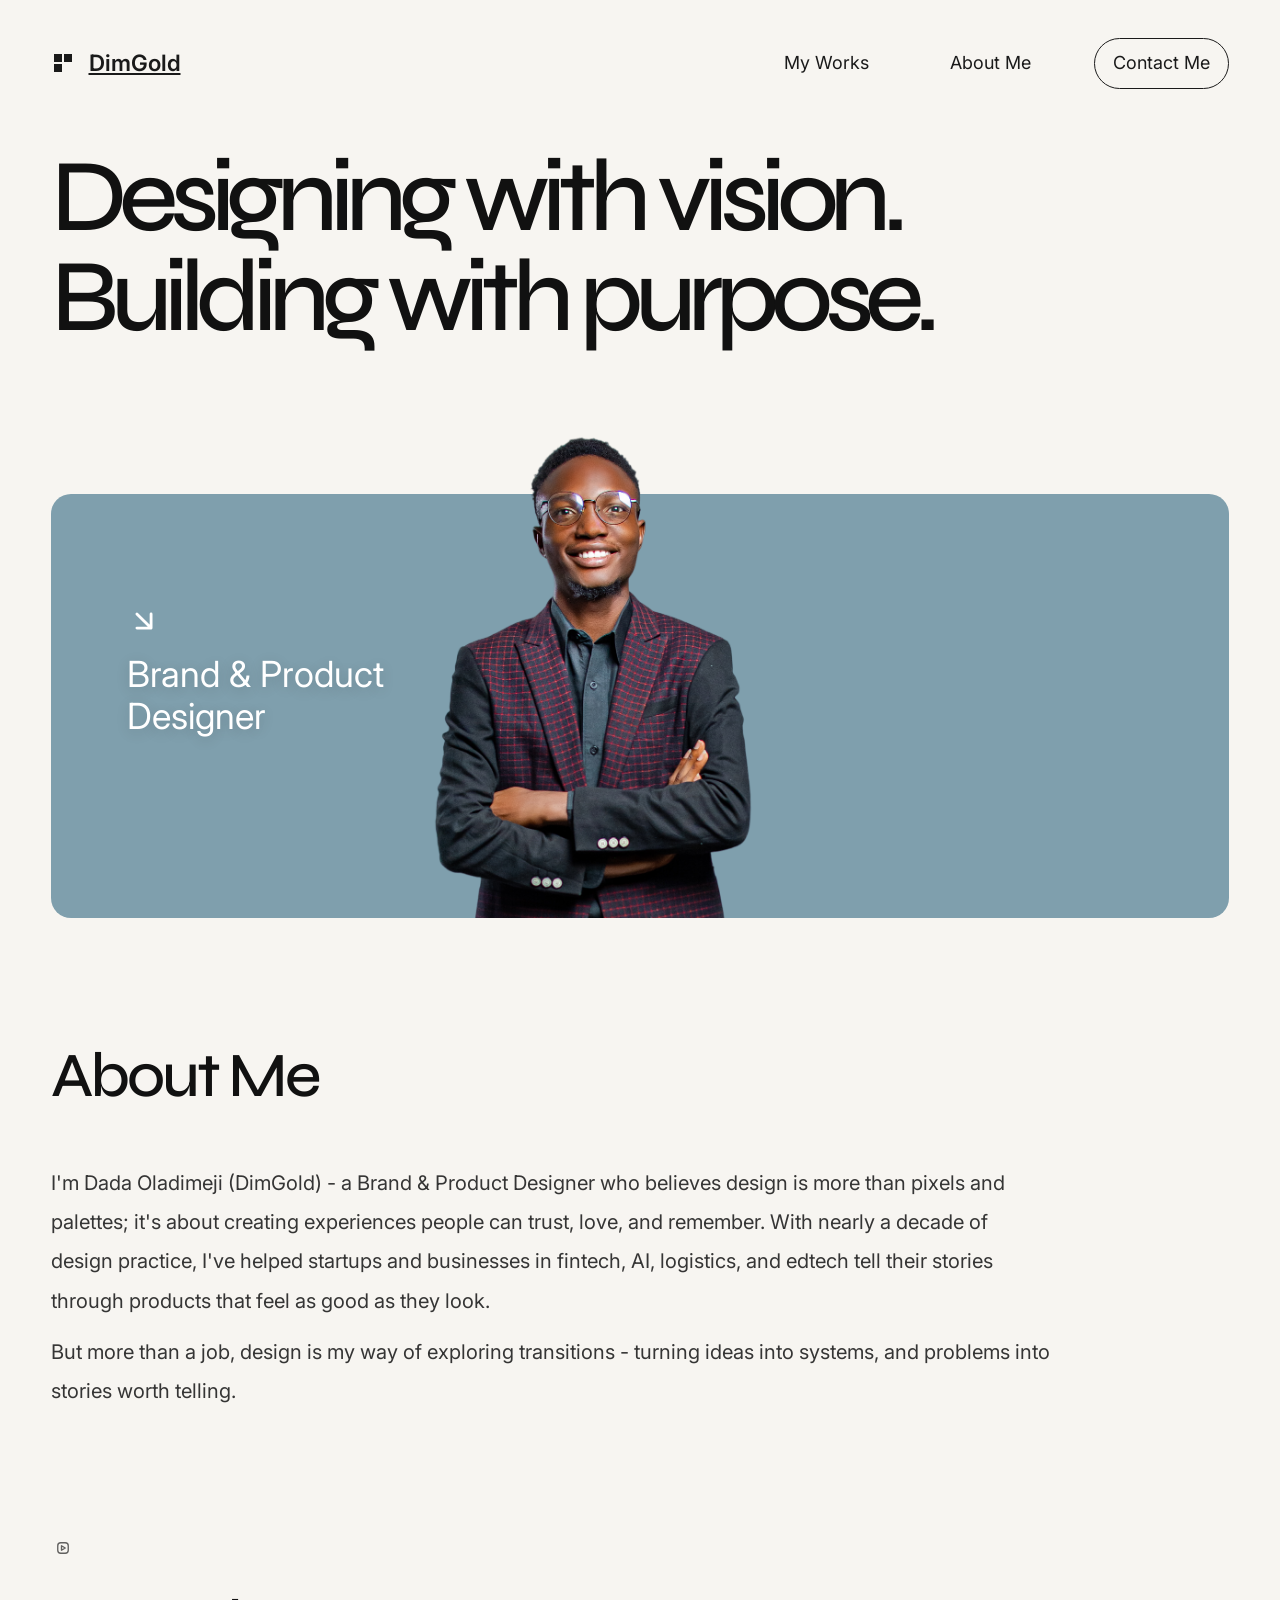
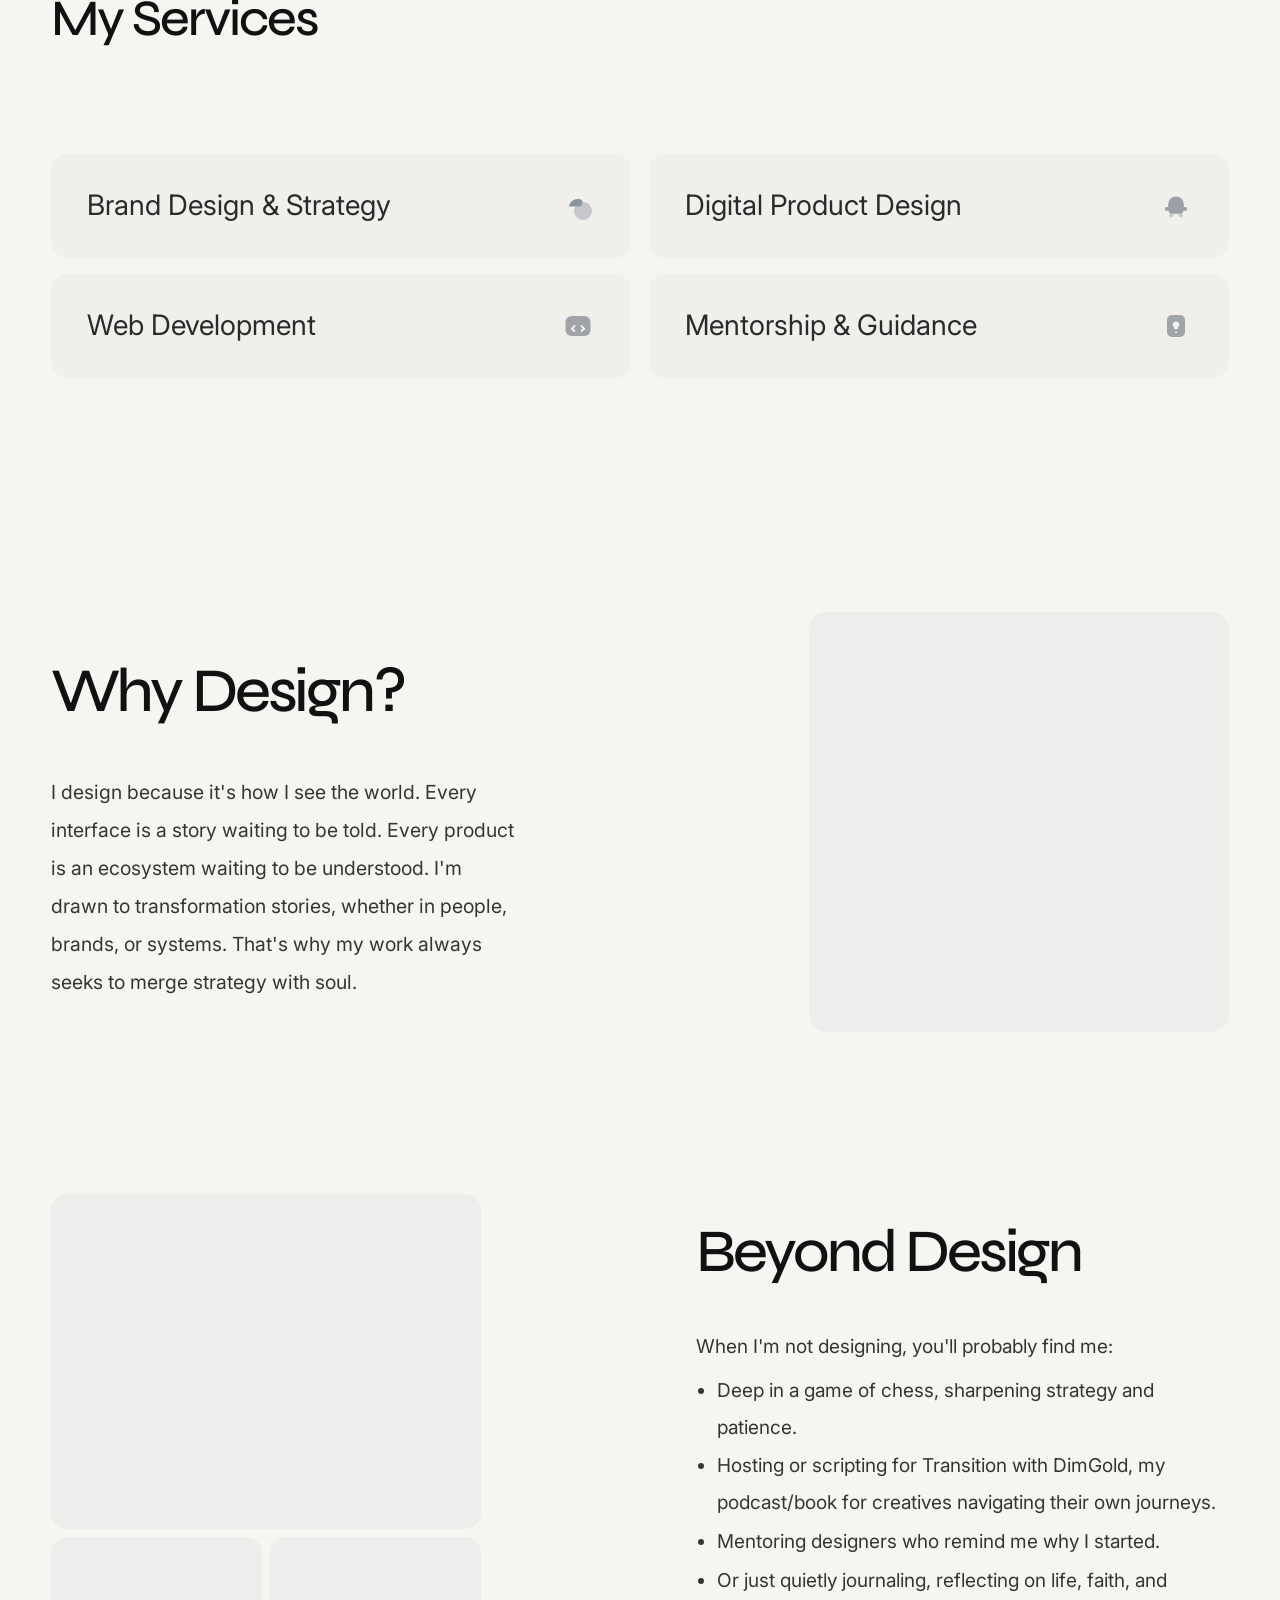
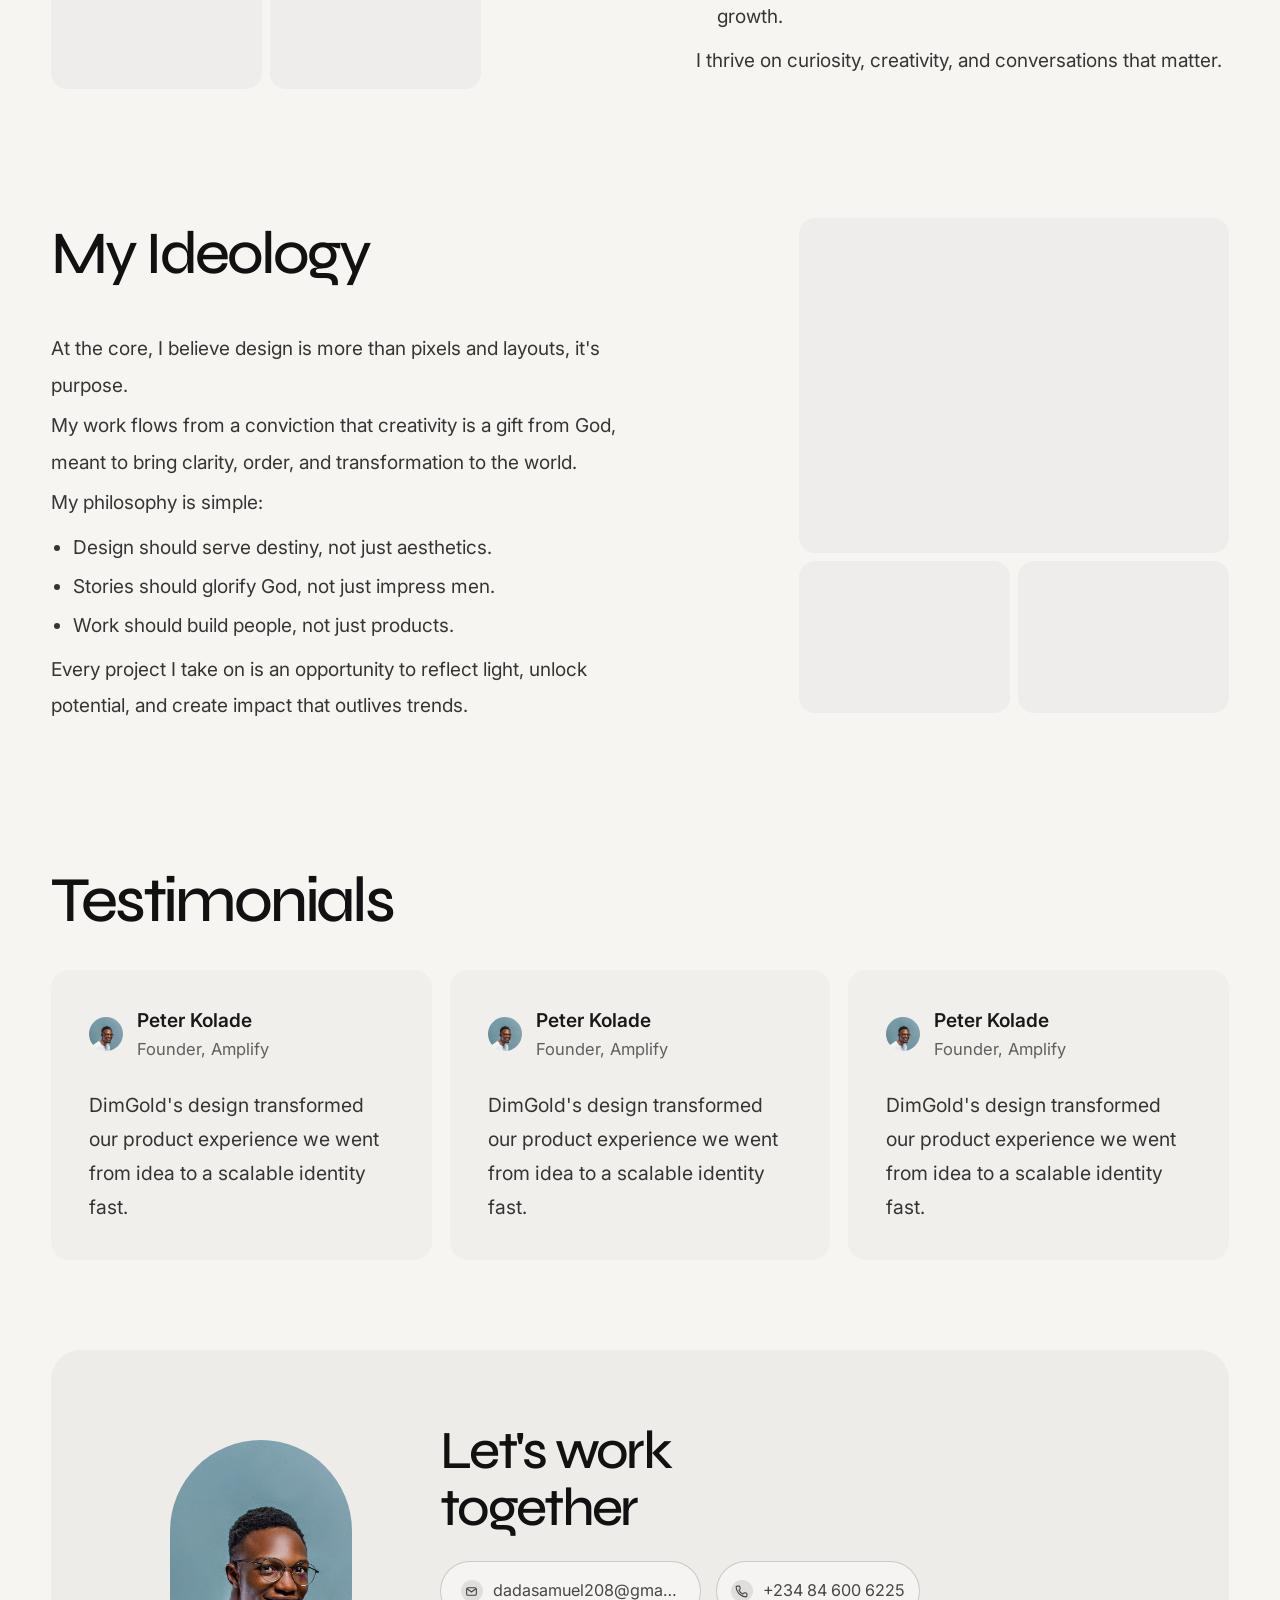
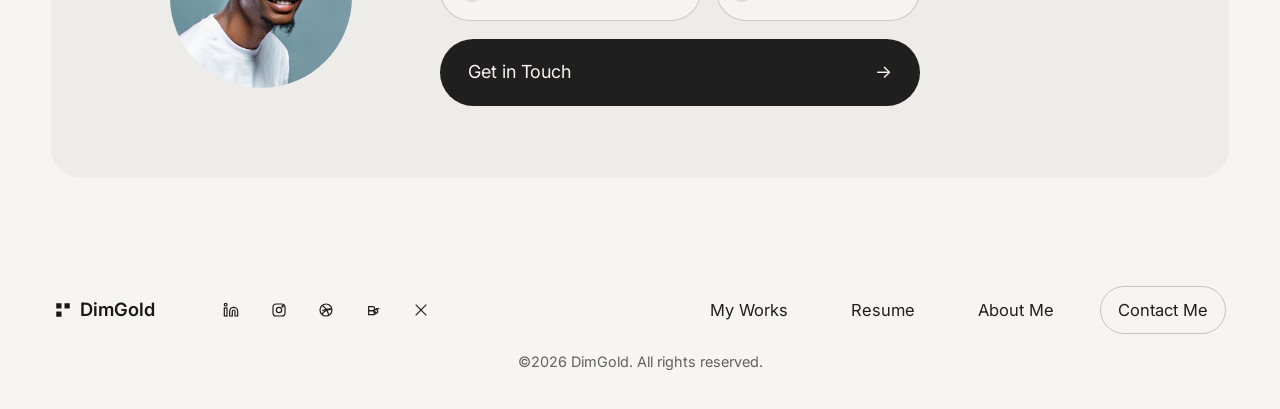
==== about.html @ 2a8a3e5b "Initial commit" ====
<!DOCTYPE html>
<html lang="en">
<head>
    <meta charset="UTF-8">
    <meta name="viewport" content="width=device-width, initial-scale=1.0">
    <title>DimGold - About Me</title>
    <link rel="icon" type="image/svg+xml" href="favicon.svg">
    <link rel="stylesheet" href="style.css">
    <link href="https://fonts.googleapis.com/css2?family=Syne:wght@400;600;700;800&family=Inter:wght@300;400;500&display=swap" rel="stylesheet">
    <link href="https://api.fontshare.com/v2/css?f[]=satoshi@400&display=swap" rel="stylesheet">
</head>
<body class="about-page">
    <div class="container">
        <header class="header works-page-header">
            <a class="logo" href="index.html">
                <svg width="24" height="24" viewBox="0 0 24 24" fill="none">
                    <rect x="3" y="3" width="8" height="8" fill="currentColor"/>
                    <rect x="13" y="3" width="8" height="8" fill="currentColor"/>
                    <rect x="3" y="13" width="8" height="8" fill="currentColor"/>
                </svg>
                <span>DimGold</span>
            </a>
            <nav class="nav">
                <a href="selected-works.html">My Works</a>
                <a href="about.html">About Me</a>
                <a class="contact-btn works-page-contact" href="index.html#contact">Contact Me</a>
            </nav>
        </header>

        <section class="about-hero">
            <div class="about-hero-inner">
                <h1>Designing with vision.<br>Building with purpose.</h1>

                <div class="about-hero-card">
                    <div class="about-hero-figure">
                        <img src="about_me.png" alt="DimGold brand and product designer portrait">
                    </div>
                    <div class="about-hero-overlay">
                        <svg width="34" height="34" viewBox="0 0 24 24" fill="none" stroke="white" stroke-width="2" stroke-linecap="round" stroke-linejoin="round" aria-hidden="true">
                            <path d="M7 7l10 10M17 7v10H7"/>
                        </svg>
                        <p>Brand &amp; Product<br>Designer</p>
                    </div>
                </div>
            </div>
        </section>

        <section class="about-story-section">
            <div class="about-story-inner">
                <div class="about-story-copy">
                    <h2>About Me</h2>
                    <p>I'm Dada Oladimeji (DimGold) - a Brand &amp; Product Designer who believes design is more than pixels and palettes; it's about creating experiences people can trust, love, and remember. With nearly a decade of design practice, I've helped startups and businesses in fintech, AI, logistics, and edtech tell their stories through products that feel as good as they look.</p>
                    <p>But more than a job, design is my way of exploring transitions - turning ideas into systems, and problems into stories worth telling.</p>
                </div>
            </div>
        </section>

        <section class="services-section about-services-section" id="services">
            <div class="services-head about-services-head">
                <span class="about-services-mark" aria-hidden="true">
                    <svg width="18" height="18" viewBox="0 0 24 24" fill="none" stroke="currentColor" stroke-width="1.8" stroke-linecap="round" stroke-linejoin="round">
                        <rect x="5" y="5" width="14" height="14" rx="4"></rect>
                        <path d="M10 9l5 3-5 3V9z"></path>
                    </svg>
                </span>
                <h2>My Services</h2>
                <p>I don't just design, I help you turn ideas into digital experiences people can trust and love. Here's how I can support you.</p>
            </div>
            <div class="services-grid">
                <article class="service-card">
                    <p>Brand Design &amp; Strategy</p>
                    <span class="service-icon" aria-hidden="true">
                        <svg width="34" height="34" viewBox="0 0 34 34" fill="none">
                            <circle cx="22" cy="22" r="9" fill="#c5c7cb"/>
                            <path d="M8 18.5c0-4.694 3.806-8.5 8.5-8.5h1.3c2.044 0 3.7 1.656 3.7 3.7 0 2.044-1.656 3.7-3.7 3.7H8v1.1z" fill="#8e949b"/>
                        </svg>
                    </span>
                </article>
                <article class="service-card">
                    <p>Digital Product Design</p>
                    <span class="service-icon" aria-hidden="true">
                        <svg width="34" height="34" viewBox="0 0 34 34" fill="none">
                            <path d="M17 7.5a7.8 7.8 0 0 1 7.8 7.8v2.6h1.5a1.9 1.9 0 1 1 0 3.8h-1.7a3.8 3.8 0 0 1-3.7 3h-7.8a3.8 3.8 0 0 1-3.7-3H7.7a1.9 1.9 0 1 1 0-3.8h1.5v-2.6A7.8 7.8 0 0 1 17 7.5z" fill="#9ba0a6"/>
                            <circle cx="12.2" cy="26.3" r="2" fill="#c5c7cb"/>
                            <circle cx="21.8" cy="26.3" r="2" fill="#c5c7cb"/>
                        </svg>
                    </span>
                </article>
                <article class="service-card">
                    <p>Web Development</p>
                    <span class="service-icon" aria-hidden="true">
                        <svg width="34" height="34" viewBox="0 0 34 34" fill="none">
                            <rect x="4.5" y="7" width="25" height="20" rx="6" fill="#a0a4a9"/>
                            <path d="M13.5 17l-2.8 2.8L13.5 22" stroke="#f4f3f0" stroke-width="1.8" stroke-linecap="round" stroke-linejoin="round"/>
                            <path d="M20.5 17l2.8 2.8L20.5 22" stroke="#f4f3f0" stroke-width="1.8" stroke-linecap="round" stroke-linejoin="round"/>
                        </svg>
                    </span>
                </article>
                <article class="service-card">
                    <p>Mentorship &amp; Guidance</p>
                    <span class="service-icon" aria-hidden="true">
                        <svg width="34" height="34" viewBox="0 0 34 34" fill="none">
                            <rect x="8" y="6" width="18" height="22" rx="5" fill="#a0a4a9"/>
                            <path d="M17 12.5c1.9 0 3.4 1.4 3.4 3.2 0 1.1-.6 2-1.5 2.6v1.7h-3.8v-1.7c-.9-.5-1.5-1.5-1.5-2.6 0-1.8 1.5-3.2 3.4-3.2z" fill="#f4f3f0"/>
                            <path d="M17 23.2h.1" stroke="#f4f3f0" stroke-width="1.8" stroke-linecap="round"/>
                        </svg>
                    </span>
                </article>
            </div>
        </section>

        <section class="why-design-section">
            <div class="why-design-inner">
                <div class="why-design-copy">
                    <h2>Why Design?</h2>
                    <p>I design because it's how I see the world. Every interface is a story waiting to be told. Every product is an ecosystem waiting to be understood. I'm drawn to transformation stories, whether in people, brands, or systems. That's why my work always seeks to merge strategy with soul.</p>
                </div>
                <div class="why-design-frame" aria-hidden="true"></div>
            </div>
        </section>

        <section class="about-grid-section about-grid-section-left">
            <div class="about-grid-inner">
                <div class="about-grid-frames" aria-hidden="true">
                    <div class="about-grid-frame about-grid-frame-large"></div>
                    <div class="about-grid-frame about-grid-frame-small"></div>
                    <div class="about-grid-frame about-grid-frame-small"></div>
                </div>
                <div class="about-grid-copy">
                    <h2>Beyond Design</h2>
                    <p>When I'm not designing, you'll probably find me:</p>
                    <ul>
                        <li>Deep in a game of chess, sharpening strategy and patience.</li>
                        <li>Hosting or scripting for Transition with DimGold, my podcast/book for creatives navigating their own journeys.</li>
                        <li>Mentoring designers who remind me why I started.</li>
                        <li>Or just quietly journaling, reflecting on life, faith, and growth.</li>
                    </ul>
                    <p>I thrive on curiosity, creativity, and conversations that matter.</p>
                </div>
            </div>
        </section>

        <section class="about-grid-section about-grid-section-right">
            <div class="about-grid-inner">
                <div class="about-grid-copy">
                    <h2>My Ideology</h2>
                    <p>At the core, I believe design is more than pixels and layouts, it's purpose.</p>
                    <p>My work flows from a conviction that creativity is a gift from God, meant to bring clarity, order, and transformation to the world.</p>
                    <p>My philosophy is simple:</p>
                    <ul>
                        <li>Design should serve destiny, not just aesthetics.</li>
                        <li>Stories should glorify God, not just impress men.</li>
                        <li>Work should build people, not just products.</li>
                    </ul>
                    <p>Every project I take on is an opportunity to reflect light, unlock potential, and create impact that outlives trends.</p>
                </div>
                <div class="about-grid-frames" aria-hidden="true">
                    <div class="about-grid-frame about-grid-frame-large"></div>
                    <div class="about-grid-frame about-grid-frame-small"></div>
                    <div class="about-grid-frame about-grid-frame-small"></div>
                </div>
            </div>
        </section>

        <section class="works-testimonials-section about-works-testimonials-section">
            <div class="works-testimonials-head">
                <h2>Testimonials</h2>
            </div>
            <div class="works-testimonials-grid">
                <article class="works-testimonial-card">
                    <div class="works-testimonial-top">
                        <div class="works-testimonial-avatar" aria-hidden="true">
                            <img src="41825722d151607266d130a5b54d890582ec33f3 copy.jpg" alt="">
                        </div>
                        <div class="works-testimonial-meta">
                            <p class="works-testimonial-name">Peter Kolade</p>
                            <p class="works-testimonial-role">Founder, Amplify</p>
                        </div>
                    </div>
                    <p class="works-testimonial-copy">DimGold's design transformed our product experience we went from idea to a scalable identity fast.</p>
                </article>

                <article class="works-testimonial-card">
                    <div class="works-testimonial-top">
                        <div class="works-testimonial-avatar" aria-hidden="true">
                            <img src="41825722d151607266d130a5b54d890582ec33f3 copy.jpg" alt="">
                        </div>
                        <div class="works-testimonial-meta">
                            <p class="works-testimonial-name">Peter Kolade</p>
                            <p class="works-testimonial-role">Founder, Amplify</p>
                        </div>
                    </div>
                    <p class="works-testimonial-copy">DimGold's design transformed our product experience we went from idea to a scalable identity fast.</p>
                </article>

                <article class="works-testimonial-card">
                    <div class="works-testimonial-top">
                        <div class="works-testimonial-avatar" aria-hidden="true">
                            <img src="41825722d151607266d130a5b54d890582ec33f3 copy.jpg" alt="">
                        </div>
                        <div class="works-testimonial-meta">
                            <p class="works-testimonial-name">Peter Kolade</p>
                            <p class="works-testimonial-role">Founder, Amplify</p>
                        </div>
                    </div>
                    <p class="works-testimonial-copy">DimGold's design transformed our product experience we went from idea to a scalable identity fast.</p>
                </article>
            </div>
        </section>

        <section class="cta-section" id="contact">
            <div class="cta-panel">
                <div class="cta-photo">
                    <img src="41825722d151607266d130a5b54d890582ec33f3 copy.jpg" alt="DimGold portrait">
                </div>
                <div class="cta-content">
                    <h2>Let's work<br>together</h2>
                    <div class="cta-chips">
                        <a class="cta-chip cta-chip-email" href="mailto:dadasamuel208@gmail.com">
                            <span class="cta-chip-icon" aria-hidden="true">
                                <svg width="12" height="12" viewBox="0 0 24 24" fill="none" stroke="currentColor" stroke-width="2">
                                    <rect x="3" y="5" width="18" height="14" rx="3"></rect>
                                    <path d="M4 7l8 6 8-6"></path>
                                </svg>
                            </span>
                            <span>dadasamuel208@gmail.com</span>
                        </a>
                        <a class="cta-chip" href="tel:+234846002625">
                            <span class="cta-chip-icon" aria-hidden="true">
                                <svg width="12" height="12" viewBox="0 0 24 24" fill="none" stroke="currentColor" stroke-width="2">
                                    <path d="M22 16.9v3a2 2 0 0 1-2.2 2 19.8 19.8 0 0 1-8.6-3.1 19.5 19.5 0 0 1-6-6A19.8 19.8 0 0 1 2.1 4.2 2 2 0 0 1 4.1 2h3a2 2 0 0 1 2 1.7l.4 2.6a2 2 0 0 1-.6 1.8L7.3 9.7a16 16 0 0 0 7 7l1.6-1.6a2 2 0 0 1 1.8-.6l2.6.4a2 2 0 0 1 1.7 2z"></path>
                                </svg>
                            </span>
                            <span>+234 84 600 6225</span>
                        </a>
                    </div>
                    <a class="cta-button" href="mailto:dadasamuel208@gmail.com">
                        <span>Get in Touch</span>
                        <span aria-hidden="true">&rarr;</span>
                    </a>
                </div>
            </div>
        </section>

        <footer class="footer">
            <div class="footer-top">
                <a class="footer-brand" href="#">
                    <svg width="18" height="18" viewBox="0 0 24 24" fill="none" aria-hidden="true">
                        <rect x="3" y="3" width="7" height="7" fill="currentColor"/>
                        <rect x="14" y="3" width="7" height="7" fill="currentColor"/>
                        <rect x="3" y="14" width="7" height="7" fill="currentColor"/>
                    </svg>
                    <span>DimGold</span>
                </a>

                <div class="footer-socials" aria-label="Social media links">
                    <a href="#" aria-label="LinkedIn">
                        <svg width="16" height="16" viewBox="0 0 24 24" fill="none" stroke="currentColor" stroke-width="1.8">
                            <path d="M16 8a6 6 0 0 1 6 6v7h-4v-7a2 2 0 0 0-2-2 2 2 0 0 0-2 2v7h-4v-7a6 6 0 0 1 6-6z"></path>
                            <rect x="2" y="9" width="4" height="12"></rect>
                            <circle cx="4" cy="4" r="2"></circle>
                        </svg>
                    </a>
                    <a href="#" aria-label="Instagram">
                        <svg width="16" height="16" viewBox="0 0 24 24" fill="none" stroke="currentColor" stroke-width="1.8">
                            <rect x="3" y="3" width="18" height="18" rx="5"></rect>
                            <circle cx="12" cy="12" r="4"></circle>
                            <circle cx="17.5" cy="6.5" r="1"></circle>
                        </svg>
                    </a>
                    <a href="#" aria-label="Dribbble">
                        <svg width="16" height="16" viewBox="0 0 24 24" fill="none" stroke="currentColor" stroke-width="1.8">
                            <circle cx="12" cy="12" r="9"></circle>
                            <path d="M7 5.5c4.5 3.3 7.6 8.1 9 13.6"></path>
                            <path d="M20.5 10.5c-5-.4-9.7.4-14 2.7"></path>
                            <path d="M6 18.2c3.3-4.3 7.9-6.8 13.8-7"></path>
                        </svg>
                    </a>
                    <a href="#" aria-label="Behance">
                        <svg width="16" height="16" viewBox="0 0 24 24" fill="none" stroke="currentColor" stroke-width="1.8">
                            <path d="M4 7h6a3 3 0 0 1 0 6H4z"></path>
                            <path d="M4 13h7a3 3 0 0 1 0 6H4z"></path>
                            <path d="M15 10h5"></path>
                            <path d="M14.5 17a3 3 0 1 0 0-6 3 3 0 0 0 0 6z"></path>
                        </svg>
                    </a>
                    <a href="#" aria-label="X">
                        <svg width="16" height="16" viewBox="0 0 24 24" fill="none" stroke="currentColor" stroke-width="1.8">
                            <path d="M4 4l16 16"></path>
                            <path d="M20 4L4 20"></path>
                        </svg>
                    </a>
                </div>

                <div class="footer-links">
                    <a href="selected-works.html">My Works</a>
                    <a href="#resume">Resume</a>
                    <a href="about.html">About Me</a>
                    <a class="footer-contact" href="#contact">Contact Me</a>
                </div>
            </div>
            <p class="footer-copy">&copy;2026 DimGold. All rights reserved.</p>
        </footer>
    </div>
    <script src="script.js"></script>
</body>
</html>
---- style.css ----
* {
    margin: 0;
    padding: 0;
    box-sizing: border-box;
}

html {
    font-size: 18px;
}

:root {
    --bg-primary: rgba(162, 162, 162, 1);
    --text-dark: #1a1a1a;
    --text-light: #4a4a4a;
    --accent: #2a2a2a;
    --overlay-bg: rgba(100, 100, 100, 0.7);
    --text-muted-strong: rgba(26, 26, 26, 0.88);
    --text-muted: rgba(26, 26, 26, 0.8);
    --text-subtle: rgba(26, 26, 26, 0.68);
    --page-max-width: 1520px;
    --page-gutter: clamp(1.5rem, 4vw, 4.5rem);
}

body {
    font-family: 'Inter', -apple-system, BlinkMacSystemFont, sans-serif;
    background: var(--bg-primary);
    color: var(--text-dark);
    line-height: 1.6;
    overflow-x: hidden;
}

.container {
    max-width: 100vw;
    min-height: 100vh;
    position: relative;
    overflow-x: clip;
}

.reveal {
    opacity: 0;
    transform: translate3d(0, 34px, 0);
    transition:
        opacity 1.05s cubic-bezier(0.22, 1, 0.36, 1),
        transform 1.05s cubic-bezier(0.22, 1, 0.36, 1);
    transition-delay: var(--reveal-delay, 0s);
    will-change: opacity, transform;
}

.reveal.is-visible {
    opacity: 1;
    transform: translate3d(0, 0, 0);
}

/* Header / Navigation */
.header {
    display: flex;
    justify-content: space-between;
    align-items: center;
    width: min(calc(100% - (var(--page-gutter) * 2)), var(--page-max-width));
    margin: 0 auto;
    padding: 2rem 0;
    position: relative;
    z-index: 100;
}

.logo {
    display: flex;
    align-items: center;
    gap: 0.75rem;
    font-size: 1.25rem;
    font-weight: 600;
    color: var(--text-dark);
}

.logo svg {
    color: var(--text-dark);
}

.nav {
    display: flex;
    align-items: center;
    gap: 2.5rem;
}

.nav a {
    --btn-fill-color: var(--text-dark);
    text-decoration: none;
    color: var(--text-dark);
    font-size: 1rem;
    font-weight: 400;
    display: inline-flex;
    align-items: center;
    justify-content: center;
    padding: 0.55rem 1rem;
    border-radius: 999px;
    position: relative;
    overflow: hidden;
    isolation: isolate;
    transition: color 0.45s cubic-bezier(0.22, 1, 0.36, 1);
}

.nav a::before {
    content: "";
    position: absolute;
    left: 50%;
    top: 100%;
    width: 165%;
    aspect-ratio: 1;
    border-radius: 50%;
    background: var(--btn-fill-color);
    transform: translate(-50%, 0);
    transition: transform 0.6s cubic-bezier(0.22, 1, 0.36, 1);
    z-index: -1;
}

.nav a:hover {
    color: #f7f5f1;
}

.nav a:hover::before {
    transform: translate(-50%, -74%);
}

.contact-btn {
    --btn-fill-color: var(--text-dark);
    background: transparent;
    border: 1.5px solid var(--text-dark);
    padding: 0.8rem 1.95rem;
    border-radius: 50px;
    cursor: pointer;
    font-size: 1rem;
    font-weight: 500;
    color: var(--text-dark);
    position: relative;
    overflow: hidden;
    isolation: isolate;
    transition: color 0.45s cubic-bezier(0.22, 1, 0.36, 1), border-color 0.45s cubic-bezier(0.22, 1, 0.36, 1);
}

.contact-btn::before {
    content: "";
    position: absolute;
    left: 50%;
    top: 100%;
    width: 160%;
    aspect-ratio: 1;
    border-radius: 50%;
    background: var(--btn-fill-color);
    transform: translate(-50%, 0);
    transition: transform 0.6s cubic-bezier(0.22, 1, 0.36, 1);
    z-index: -1;
}

.contact-btn:hover {
    color: var(--bg-primary);
    border-color: var(--text-dark);
}

.contact-btn:hover::before {
    transform: translate(-50%, -74%);
}

/* Hero Section */
.hero {
    padding: 4rem var(--page-gutter) 1rem;
    position: relative;
    min-height: 75vh;
    display: flex;
    align-items: center;
    justify-content: center;
    overflow: visible;
}

.hero-content {
    position: relative;
    display: flex;
    justify-content: center;
    align-items: center;
    z-index: 5;
    overflow: visible;
    width: min(100%, var(--page-max-width));
}

.hero-image {
    width: 631px;
    height: 750px;
    position: relative;
    z-index: 5;
    overflow: hidden;
    margin-top: 100px;
}

.hero-image img {
    width: 100%;
    height: auto;
    object-fit: cover;
    object-position: center top;
    /* Note: For best results, use a PNG image with transparent background */
    background: transparent;
}

.hero-overlay {
    position: absolute;
    top: 36%;
    left: calc(50% + 190px);
    transform: translateY(-50%);
    z-index: 20;
    width: max-content;
}

.hero-text {
    display: flex;
    align-items: flex-start;
    gap: 1.15rem;
    color: white;
    filter: drop-shadow(0 2px 8px rgba(0, 0, 0, 0.3));
}

.hero-text svg {
    margin-top: 0.5rem;
    flex-shrink: 0;
}

.hero-title {
    display: flex;
    flex-direction: column;
    gap: 0.2rem;
}

.subtitle {
    font-size: 1.8rem;
    font-weight: 400;
    line-height: 1.16;
    color: white;
}

.handle {
    font-size: 1.55rem;
    font-weight: 400;
    opacity: 0.9;
    margin-top: 0.4rem;
    color: white;
}
/* Background Text */
.background-text {
    position: absolute;
    top: 60%;
    left: 0;
    z-index: 1;
    pointer-events: none;
    white-space: nowrap;
    opacity: 1;
    animation: scrollText 30s linear infinite;
}

@keyframes scrollText {
    0% {
        transform: translateX(-100%);
    }
    100% {
        transform: translateX(100vw);
    }
}

.background-text span {
    display: inline;
    font-family: 'Satoshi', 'Syne', sans-serif;
    font-weight: 400;
    font-style: normal;
    font-size: 280px;
    line-height: 100%;
    letter-spacing: -0.07em;
    background: linear-gradient(to right, rgba(100, 100, 100, 0.61) 0%, rgba(100, 100, 100, 0.61) 48%, rgba(0, 0, 0, 0.8) 52%, rgba(0, 0, 0, 0.8) 100%);
    -webkit-background-clip: text;
    -webkit-text-fill-color: transparent;
    background-clip: text;
    mix-blend-mode: exclusion;
}



/* Company Logos Strip */
.companies {
    padding: 0 var(--page-gutter) 2rem;
    display: flex;
    justify-content: center;
    margin-top: -9rem;
    position: relative;
    z-index: 10;
}

.company-strip {
    width: min(100%, var(--page-max-width));
    background: linear-gradient(
        90deg,
        rgba(72, 72, 72, 0.82) 0%,
        rgba(108, 108, 108, 0.62) 30%,
        rgba(160, 160, 160, 0.64) 50%,
        rgba(108, 108, 108, 0.62) 70%,
        rgba(72, 72, 72, 0.82) 100%
    );
    backdrop-filter: blur(34px);
    -webkit-backdrop-filter: blur(34px);
    border: 1px solid rgba(255, 255, 255, 0.1);
    box-shadow: 0 18px 34px rgba(0, 0, 0, 0.16);
    padding: 33px 96px;
    border-radius: 24px;
    display: flex;
    align-items: center;
    gap: 100px;
    height: 105px;
    flex-wrap: nowrap;
    justify-content: center;
}

.company-logo {
    opacity: 0.9;
    transition: opacity 0.3s ease;
}

.company-logo:hover {
    opacity: 1;
}

/* Intro Section */
.intro-section {
    background: #f7f5f1;
    padding: 4.5rem var(--page-gutter) 5rem;
}

.intro-grid {
    width: min(100%, var(--page-max-width));
    margin: 0 auto;
    display: grid;
    grid-template-columns: minmax(0, 1.45fr) minmax(320px, 0.95fr);
    gap: 4rem;
    align-items: start;
}

.intro-heading h2 {
    max-width: 620px;
    font-family: 'Syne', sans-serif;
    font-size: clamp(2.3rem, 5vw, 4.3rem);
    font-weight: 400;
    line-height: 1.08;
    letter-spacing: -0.04em;
    color: #111111;
}

.intro-side {
    display: flex;
    flex-direction: column;
    gap: 1.6rem;
    padding-top: 0.35rem;
}

.intro-copy {
    max-width: 460px;
    font-family: 'Inter', sans-serif;
    font-size: 1.12rem;
    font-weight: 400;
    line-height: 1.85;
    color: var(--text-muted-strong);
}

.about-card {
    width: min(100%, 460px);
    min-height: 78px;
    padding: 1rem 1.15rem;
    border-radius: 24px;
    background: #ddd9d2;
    display: flex;
    align-items: center;
    gap: 0.95rem;
    text-decoration: none;
    color: var(--text-dark);
    transition: transform 0.25s ease, background 0.25s ease;
}

.about-card:hover {
    transform: translateY(-2px);
    background: #d3cec5;
}

.about-avatar {
    width: 38px;
    height: 38px;
    border-radius: 999px;
    overflow: hidden;
    display: flex;
    align-items: center;
    justify-content: center;
    flex-shrink: 0;
}

.about-avatar img {
    width: 100%;
    height: 100%;
    object-fit: cover;
    object-position: center;
}

.about-card-text {
    flex: 1;
    font-size: 1.02rem;
    color: var(--text-muted);
}

.about-arrow {
    width: 34px;
    height: 34px;
    border-radius: 999px;
    display: inline-flex;
    align-items: center;
    justify-content: center;
    font-size: 1.15rem;
    background: rgba(255, 255, 255, 0.45);
    color: #222222;
    flex-shrink: 0;
}

/* Works Section */
.works-section {
    background: #f7f5f1;
    padding: 0 var(--page-gutter) 5rem;
}

.works-section > * {
    width: min(100%, var(--page-max-width));
    margin-left: auto;
    margin-right: auto;
}

.works-header {
    display: flex;
    align-items: center;
    justify-content: space-between;
    gap: 1.5rem;
    margin-bottom: 1.5rem;
}

.works-kicker {
    font-size: 0.78rem;
    letter-spacing: 0.42em;
    color: var(--text-subtle);
}

.works-all {
    --btn-fill-color: var(--text-dark);
    min-width: 86px;
    padding: 0.75rem 1.1rem;
    border-radius: 999px;
    background: #eceae6;
    text-decoration: none;
    text-align: center;
    font-size: 0.84rem;
    font-weight: 500;
    color: #1d1d1d;
    position: relative;
    overflow: hidden;
    isolation: isolate;
    transition: color 0.45s cubic-bezier(0.22, 1, 0.36, 1), border-color 0.45s cubic-bezier(0.22, 1, 0.36, 1);
}

.works-all::before {
    content: "";
    position: absolute;
    left: 50%;
    top: 100%;
    width: 165%;
    aspect-ratio: 1;
    border-radius: 50%;
    background: var(--btn-fill-color);
    transform: translate(-50%, 0);
    transition: transform 0.6s cubic-bezier(0.22, 1, 0.36, 1);
    z-index: -1;
}

.works-all:hover {
    color: #f7f5f1;
}

.works-all:hover::before {
    transform: translate(-50%, -74%);
}

.works-panel {
    background: #f2f0ed;
    border-radius: 20px;
    padding: 0.65rem 0.65rem 0.85rem;
    margin-bottom: 1.1rem;
}

.works-gallery {
    display: grid;
    grid-template-columns: 1.7fr 0.95fr;
    gap: 0.35rem;
    margin-bottom: 0.7rem;
}

.work-frame {
    min-height: 380px;
    border-radius: 10px;
    background: linear-gradient(180deg, #ece9e5 0%, #e8e4df 100%);
    border: 1px solid rgba(255, 255, 255, 0.7);
    overflow: hidden;
    position: relative;
}

.works-gallery-alt {
    grid-template-columns: 0.95fr 1.7fr;
}

.works-footer {
    display: flex;
    align-items: center;
    justify-content: space-between;
    gap: 1.5rem;
    padding: 0.2rem 0.35rem 0.1rem;
}

.works-meta {
    display: flex;
    align-items: baseline;
    gap: 0.5rem;
    flex-wrap: wrap;
}

.work-title {
    font-family: 'Inter', sans-serif;
    font-size: clamp(1.08rem, 1.9vw, 1.2rem);
    color: #161616;
}

.work-title strong {
    font-weight: 700;
}

.work-category {
    font-size: 0.96rem;
    color: var(--text-subtle);
}

.work-view {
    --btn-fill-color: var(--text-dark);
    min-width: 110px;
    padding: 0.95rem 1.5rem;
    border: 1px solid rgba(26, 26, 26, 0.25);
    border-radius: 999px;
    display: inline-flex;
    align-items: center;
    justify-content: center;
    gap: 0.7rem;
    text-decoration: none;
    color: #1b1b1b;
    font-size: 0.9rem;
    background: transparent;
    flex-shrink: 0;
    position: relative;
    overflow: hidden;
    isolation: isolate;
    transition: color 0.45s cubic-bezier(0.22, 1, 0.36, 1), border-color 0.45s cubic-bezier(0.22, 1, 0.36, 1);
}

.work-view::before {
    content: "";
    position: absolute;
    left: 50%;
    top: 100%;
    width: 160%;
    aspect-ratio: 1;
    border-radius: 50%;
    background: var(--btn-fill-color);
    transform: translate(-50%, 0);
    transition: transform 0.6s cubic-bezier(0.22, 1, 0.36, 1);
    z-index: -1;
}

.work-view:hover {
    color: #f7f5f1;
    border-color: var(--text-dark);
}

.work-view:hover::before {
    transform: translate(-50%, -74%);
}

/* Testimonial Section */
.testimonial-section {
    background: #f7f5f1;
    padding: 3.5rem var(--page-gutter) 6rem;
}

.about-works-testimonials-section {
    background: #f7f5f1;
}

.about-works-testimonials-section .works-testimonials-head,
.about-works-testimonials-section .works-testimonials-grid {
    width: min(100%, var(--page-max-width));
    margin-left: auto;
    margin-right: auto;
}

.about-works-testimonials-section .works-testimonials-head {
    padding-left: 0;
}

.testimonial-wrap {
    width: min(100%, 520px);
    margin: 0 auto;
    text-align: center;
}

.testimonial-copy {
    font-size: 1.12rem;
    line-height: 1.95;
    color: var(--text-muted-strong);
    margin-bottom: 1.8rem;
}

.testimonial-person {
    display: inline-flex;
    align-items: center;
    gap: 0.7rem;
    text-align: left;
}

.testimonial-avatar {
    width: 36px;
    height: 36px;
    border-radius: 999px;
    overflow: hidden;
    flex-shrink: 0;
}

.testimonial-avatar img {
    width: 100%;
    height: 100%;
    object-fit: cover;
    object-position: center;
}

.testimonial-name {
    font-size: 1rem;
    font-weight: 600;
    color: #171717;
}

.testimonial-role {
    font-size: 0.9rem;
    color: var(--text-subtle);
}

/* Services Section */
.services-section {
    background: #f7f5f1;
    padding: 5rem var(--page-gutter) 6rem;
}

.services-section > * {
    width: min(100%, var(--page-max-width));
    margin-left: auto;
    margin-right: auto;
}

.services-head {
    margin-bottom: 2rem;
}

.services-head h2 {
    font-family: 'Syne', sans-serif;
    font-size: clamp(2.2rem, 4vw, 3.4rem);
    font-weight: 500;
    letter-spacing: -0.04em;
    color: #111111;
    margin-bottom: 0.85rem;
}

.services-head p {
    max-width: 760px;
    font-size: 1.05rem;
    line-height: 1.8;
    color: var(--text-muted);
}

.services-grid {
    display: grid;
    grid-template-columns: 1fr 1fr;
    gap: 0.9rem 1rem;
}

.service-card {
    min-height: 104px;
    padding: 1.9rem 2rem;
    border-radius: 16px;
    background: #f1efec;
    display: flex;
    align-items: center;
    justify-content: space-between;
    gap: 1rem;
}

.service-card p {
    font-size: clamp(1.25rem, 2.2vw, 1.75rem);
    font-weight: 400;
    color: #2a2a2a;
    line-height: 1.2;
}

.service-icon {
    display: inline-flex;
    align-items: center;
    justify-content: center;
    flex-shrink: 0;
}

/* CTA Section */
.cta-section {
    background: #f7f5f1;
    padding: 0 var(--page-gutter) 6rem;
}

.cta-panel {
    background: #eeece8;
    border-radius: 30px;
    padding: 4rem 5.25rem;
    display: grid;
    grid-template-columns: 230px minmax(0, 1fr);
    justify-content: center;
    align-items: center;
    gap: 3.6rem;
    max-width: var(--page-max-width);
    margin: 0 auto;
}

.cta-photo {
    width: 182px;
    height: 248px;
    border-radius: 999px;
    overflow: hidden;
    background: #b9ced8;
    justify-self: center;
}

.cta-photo img {
    width: 100%;
    height: 100%;
    object-fit: cover;
    object-position: center;
}

.cta-content {
    max-width: 540px;
    width: 100%;
    justify-self: start;
}

.cta-content h2 {
    max-width: 420px;
    font-family: 'Syne', sans-serif;
    font-size: clamp(2.5rem, 4.2vw, 4.3rem);
    font-weight: 500;
    line-height: 1.06;
    letter-spacing: -0.05em;
    color: #111111;
    margin-bottom: 1.4rem;
}

.cta-chips {
    display: flex;
    flex-wrap: nowrap;
    gap: 0.8rem;
    margin-bottom: 1rem;
    width: 100%;
    max-width: 480px;
}

.cta-chip {
    --btn-fill-color: var(--text-dark);
    min-height: 48px;
    padding: 0.9rem 1.1rem;
    border: 1px solid rgba(26, 26, 26, 0.2);
    border-radius: 999px;
    display: inline-flex;
    align-items: center;
    gap: 0.55rem;
    text-decoration: none;
    color: var(--text-muted);
    font-size: 0.9rem;
    background: rgba(255, 255, 255, 0.45);
    white-space: nowrap;
    flex: 1 1 0;
    justify-content: center;
    position: relative;
    overflow: hidden;
    isolation: isolate;
    transition: color 0.45s cubic-bezier(0.22, 1, 0.36, 1), border-color 0.45s cubic-bezier(0.22, 1, 0.36, 1);
}

.cta-chip-email {
    flex: 1.35 1 0;
    min-width: 0;
}

.cta-chip-email span:last-child {
    overflow: hidden;
    text-overflow: ellipsis;
}

.cta-chip::before {
    content: "";
    position: absolute;
    left: 50%;
    top: 100%;
    width: 160%;
    aspect-ratio: 1;
    border-radius: 50%;
    background: var(--btn-fill-color);
    transform: translate(-50%, 0);
    transition: transform 0.6s cubic-bezier(0.22, 1, 0.36, 1);
    z-index: -1;
}

.cta-chip:hover {
    border-color: var(--text-dark);
    color: #f7f5f1;
}

.cta-chip:hover::before {
    transform: translate(-50%, -74%);
}

.cta-chip-icon {
    width: 22px;
    height: 22px;
    border-radius: 999px;
    display: inline-flex;
    align-items: center;
    justify-content: center;
    background: rgba(26, 26, 26, 0.1);
    flex-shrink: 0;
}

.cta-chip-icon svg {
    width: 13px;
    height: 13px;
    display: block;
}

.cta-button {
    --btn-fill-color: #f7f5f1;
    width: 100%;
    max-width: 480px;
    min-height: 62px;
    padding: 1.05rem 1.55rem;
    border-radius: 999px;
    display: inline-flex;
    align-items: center;
    justify-content: space-between;
    gap: 1rem;
    text-decoration: none;
    background: #1f1f1f;
    color: #f8f5ef;
    position: relative;
    overflow: hidden;
    isolation: isolate;
    transition: color 0.45s cubic-bezier(0.22, 1, 0.36, 1);
}

.cta-button::before {
    content: "";
    position: absolute;
    left: 50%;
    top: 100%;
    width: 160%;
    aspect-ratio: 1;
    border-radius: 50%;
    background: var(--btn-fill-color);
    transform: translate(-50%, 0);
    transition: transform 0.6s cubic-bezier(0.22, 1, 0.36, 1);
    z-index: -1;
}

.cta-button:hover {
    color: var(--text-dark);
}

.cta-button:hover::before {
    transform: translate(-50%, -74%);
}

/* Footer */
.footer {
    background: #f7f5f1;
    padding: 0 3rem 2rem;
}

.footer-top {
    display: grid;
    grid-template-columns: auto auto 1fr;
    align-items: center;
    gap: 3.5rem;
    padding-bottom: 0.9rem;
}

.footer-brand {
    display: inline-flex;
    align-items: center;
    gap: 0.45rem;
    text-decoration: none;
    color: #181818;
    font-size: 1.02rem;
    font-weight: 600;
}

.footer-socials {
    display: inline-flex;
    align-items: center;
    gap: 1.2rem;
}

.footer-socials a {
    width: 26px;
    height: 26px;
    display: inline-flex;
    align-items: center;
    justify-content: center;
    color: #1d1d1d;
    text-decoration: none;
}

.footer-links {
    display: inline-flex;
    align-items: center;
    justify-content: flex-end;
    gap: 1.6rem;
    flex-wrap: wrap;
}

.footer-links a {
    --btn-fill-color: var(--text-dark);
    text-decoration: none;
    color: #1f1f1f;
    font-size: 0.92rem;
    display: inline-flex;
    align-items: center;
    justify-content: center;
    padding: 0.55rem 0.95rem;
    border-radius: 999px;
    position: relative;
    overflow: hidden;
    isolation: isolate;
    transition: color 0.45s cubic-bezier(0.22, 1, 0.36, 1);
}

.footer-links a::before {
    content: "";
    position: absolute;
    left: 50%;
    top: 100%;
    width: 165%;
    aspect-ratio: 1;
    border-radius: 50%;
    background: var(--btn-fill-color);
    transform: translate(-50%, 0);
    transition: transform 0.6s cubic-bezier(0.22, 1, 0.36, 1);
    z-index: -1;
}

.footer-links a:hover {
    color: #f7f5f1;
}

.footer-links a:hover::before {
    transform: translate(-50%, -74%);
}

.footer-contact {
    --btn-fill-color: var(--text-dark);
    min-width: 106px;
    min-height: 40px;
    padding: 0.75rem 1.2rem;
    border: 1px solid rgba(26, 26, 26, 0.22);
    border-radius: 999px;
    display: inline-flex;
    align-items: center;
    justify-content: center;
    position: relative;
    overflow: hidden;
    isolation: isolate;
    transition: color 0.45s cubic-bezier(0.22, 1, 0.36, 1), border-color 0.45s cubic-bezier(0.22, 1, 0.36, 1);
}

.footer-contact::before {
    content: "";
    position: absolute;
    left: 50%;
    top: 100%;
    width: 160%;
    aspect-ratio: 1;
    border-radius: 50%;
    background: var(--btn-fill-color);
    transform: translate(-50%, 0);
    transition: transform 0.6s cubic-bezier(0.22, 1, 0.36, 1);
    z-index: -1;
}

.footer-contact:hover {
    color: #f7f5f1;
    border-color: var(--text-dark);
}

.footer-contact:hover::before {
    transform: translate(-50%, -74%);
}

.footer-copy {
    text-align: center;
    font-size: 0.8rem;
    color: var(--text-subtle);
}

/* Selected Works Page */
.works-page {
    background: #f7f5f1;
}

.project-page {
    background: #ededeb;
}

.works-page-header {
    padding-top: 2.1rem;
    padding-bottom: 2rem;
}

.works-page .logo {
    text-decoration: none;
}

.works-page .contact-btn {
    display: inline-flex;
    align-items: center;
    justify-content: center;
    text-decoration: none;
}

.selected-hero {
    background: #f7f5f1;
    padding: 5.5rem var(--page-gutter) 8rem;
}

.selected-hero-inner {
    width: min(100%, var(--page-max-width));
    margin: 0 auto;
    text-align: left;
}

.selected-hero h1 {
    font-family: 'Syne', sans-serif;
    font-size: clamp(4rem, 8vw, 6.4rem);
    font-weight: 500;
    line-height: 0.98;
    letter-spacing: -0.08em;
    color: #101010;
    margin-bottom: 1.4rem;
}

.selected-hero p {
    max-width: 820px;
    font-size: 1.12rem;
    line-height: 1.7;
    color: var(--text-muted);
    white-space: normal;
}

.selected-works-list {
    padding-top: 0;
    padding-bottom: 6rem;
}

.project-hero {
    min-height: 560px;
    background: #ededeb;
    position: relative;
}

.project-hero-mark {
    position: absolute;
    right: clamp(3.5rem, 10vw, 5.5rem);
    top: 7rem;
    opacity: 0.72;
}

.project-overview-section {
    background: #faf9f6;
    padding: 3.6rem 0 6rem;
}

.project-overview-inner {
    width: min(calc(100% - (var(--page-gutter) * 2)), var(--page-max-width));
    margin: 0 auto;
}

.project-overview-inner h1 {
    max-width: 1000px;
    font-family: 'Syne', sans-serif;
    font-size: clamp(2.8rem, 5vw, 4.2rem);
    font-weight: 500;
    line-height: 1.08;
    letter-spacing: -0.06em;
    color: #111111;
    margin-bottom: 3rem;
}

.project-overview-grid {
    display: grid;
    grid-template-columns: repeat(2, minmax(0, 1fr));
    gap: 2.5rem 4rem;
    max-width: 880px;
}

.project-overview-column {
    max-width: 360px;
}

.project-label {
    font-size: 0.84rem;
    letter-spacing: 0.34em;
    color: var(--text-subtle);
    margin-bottom: 1rem;
}

.project-label-spaced {
    margin-top: 2.4rem;
}

.project-copy {
    font-size: 1.08rem;
    line-height: 1.9;
    color: var(--text-muted-strong);
}

.project-testimonials-section {
    padding-top: 5.5rem;
}

/* About Page */
.about-page {
    background: #f7f5f1;
}

.about-hero {
    background: #f7f5f1;
    padding: 1.25rem var(--page-gutter) 4rem;
}

.about-hero-inner {
    width: min(100%, var(--page-max-width));
    margin: 0 auto;
}

.about-hero h1 {
    font-family: 'Syne', sans-serif;
    font-size: clamp(3.8rem, 8vw, 6.4rem);
    font-weight: 500;
    line-height: 0.98;
    letter-spacing: -0.08em;
    color: #111111;
    margin-bottom: 2.25rem;
}

.about-hero-card {
    position: relative;
    border-radius: 20px;
    overflow: visible;
    min-height: 530px;
    padding-top: 5.9rem;
}

.about-hero-card::before {
    content: "";
    position: absolute;
    inset: 5.9rem 0 0;
    border-radius: 20px;
    background: #7f9fad;
    z-index: 0;
}

.about-hero-figure {
    position: absolute;
    left: 50%;
    bottom: 0;
    transform: translateX(-50%);
    width: min(88%, 920px);
    height: auto;
    z-index: 1;
}

.about-hero-card img {
    position: relative;
    left: auto;
    bottom: auto;
    transform: none;
    width: 100%;
    height: auto;
    display: block;
}

.about-hero-overlay {
    position: absolute;
    left: 4.2rem;
    top: 12rem;
    color: white;
    display: flex;
    flex-direction: column;
    gap: 0.9rem;
    text-shadow: 0 3px 14px rgba(0, 0, 0, 0.16);
    z-index: 2;
}

.about-hero-overlay p {
    font-size: 2rem;
    line-height: 1.15;
    font-weight: 400;
}

.about-story-section {
    background: #f7f5f1;
    padding: 2rem var(--page-gutter) 7rem;
}

.about-story-inner {
    width: min(100%, var(--page-max-width));
    margin: 0 auto;
}

.about-story-copy {
    max-width: 1040px;
}

.about-story-copy h2 {
    font-family: 'Syne', sans-serif;
    font-size: clamp(2.5rem, 5vw, 3.5rem);
    font-weight: 500;
    letter-spacing: -0.05em;
    color: #111111;
    margin-bottom: 2rem;
}

.about-story-copy p {
    max-width: 1000px;
    font-size: 1.12rem;
    line-height: 1.95;
    color: var(--text-muted-strong);
}

.about-story-copy p + p {
    margin-top: 0.65rem;
}

.about-services-section {
    padding-top: 0;
    width: min(100%, var(--page-max-width));
    margin: 0 auto;
    transform: none;
}

.about-services-head {
    margin-bottom: 2.4rem;
}

.about-services-head p {
    max-width: none;
    font-size: 1.08rem;
    color: var(--text-muted);
    white-space: nowrap;
}

.about-services-mark {
    width: 24px;
    height: 24px;
    display: inline-flex;
    align-items: center;
    justify-content: center;
    color: var(--text-subtle);
    margin-bottom: 1rem;
}

.why-design-section {
    background: #f7f5f1;
    padding: 7rem var(--page-gutter) 6rem;
}

.why-design-inner {
    width: min(100%, var(--page-max-width));
    margin: 0 auto;
    display: grid;
    grid-template-columns: minmax(280px, 0.88fr) minmax(320px, 0.92fr);
    align-items: center;
    gap: clamp(2.5rem, 7vw, 7rem);
}

.why-design-copy h2 {
    font-family: 'Syne', sans-serif;
    font-size: clamp(2.4rem, 5vw, 3.45rem);
    font-weight: 500;
    letter-spacing: -0.05em;
    color: #111111;
    margin-bottom: 1.8rem;
}

.why-design-copy p {
    max-width: 470px;
    font-size: 1.08rem;
    line-height: 1.95;
    color: var(--text-muted-strong);
}

.why-design-frame {
    width: min(100%, 420px);
    aspect-ratio: 1 / 1;
    justify-self: end;
    border-radius: 18px;
    background: #efedeb;
}

.about-grid-section {
    background: #f7f5f1;
    padding: 3rem var(--page-gutter) 4.5rem;
}

.about-grid-inner {
    width: min(100%, var(--page-max-width));
    margin: 0 auto;
    display: grid;
    grid-template-columns: minmax(320px, 0.98fr) minmax(320px, 0.92fr);
    align-items: center;
    gap: clamp(2.5rem, 6vw, 6.5rem);
}

.about-grid-section-right {
    padding-top: 2rem;
    padding-bottom: 7rem;
}

.about-grid-frames {
    width: min(100%, 430px);
    display: grid;
    grid-template-columns: repeat(2, minmax(0, 1fr));
    gap: 8px;
}

.about-grid-frame {
    border-radius: 16px;
    background: #efedeb;
}

.about-grid-frame-large {
    grid-column: 1 / -1;
    aspect-ratio: 1 / 0.78;
}

.about-grid-frame-small {
    aspect-ratio: 1 / 0.72;
}

.about-grid-section-left .about-grid-frames {
    justify-self: start;
}

.about-grid-section-right .about-grid-frames {
    justify-self: end;
}

.about-grid-copy h2 {
    font-family: 'Syne', sans-serif;
    font-size: clamp(2.4rem, 5vw, 3.35rem);
    font-weight: 500;
    letter-spacing: -0.05em;
    color: #111111;
    margin-bottom: 1.6rem;
}

.about-grid-copy p,
.about-grid-copy li {
    font-size: 1.06rem;
    line-height: 1.9;
    color: var(--text-muted-strong);
}

.about-grid-copy p + p {
    margin-top: 0.25rem;
}

.about-grid-copy ul {
    margin: 0.45rem 0 0.45rem 1.2rem;
    padding: 0;
}

.about-grid-copy li + li {
    margin-top: 0.15rem;
}

.works-testimonials-section {
    background: #f7f5f1;
    padding: 1rem var(--page-gutter) 5rem;
}

.works-testimonials-head,
.works-testimonials-grid {
    width: min(100%, var(--page-max-width));
    margin-left: auto;
    margin-right: auto;
}

.works-testimonials-head {
    margin-bottom: 2rem;
}

.works-testimonials-head h2 {
    font-family: 'Syne', sans-serif;
    font-size: clamp(2.5rem, 5vw, 4rem);
    font-weight: 500;
    line-height: 1.02;
    letter-spacing: -0.05em;
    color: #111111;
}

.works-testimonials-grid {
    display: grid;
    grid-template-columns: repeat(3, minmax(0, 1fr));
    gap: 1rem;
}

.works-testimonial-card {
    min-height: 196px;
    padding: 2rem 2.1rem;
    border-radius: 18px;
    background: #f1efec;
}

.works-testimonial-top {
    display: flex;
    align-items: center;
    gap: 0.8rem;
    margin-bottom: 1.4rem;
}

.works-testimonial-avatar {
    width: 34px;
    height: 34px;
    border-radius: 999px;
    overflow: hidden;
    flex-shrink: 0;
}

.works-testimonial-avatar img {
    width: 100%;
    height: 100%;
    object-fit: cover;
    object-position: center;
}

.works-testimonial-name {
    font-size: 1.06rem;
    font-weight: 600;
    color: #181818;
}

.works-testimonial-role {
    font-size: 0.92rem;
    color: var(--text-subtle);
}

.works-testimonial-copy {
    font-size: 1.08rem;
    line-height: 1.75;
    color: var(--text-muted-strong);
}

.works-services-section {
    padding-top: 3rem;
}

.motion-gallery-section {
    background: #f7f5f1;
    padding: 2rem 0 6rem;
    overflow: hidden;
}

.motion-gallery-head {
    width: min(100%, var(--page-max-width));
    margin: 0 auto 2.8rem;
    padding: 0 var(--page-gutter);
    text-align: center;
}

.motion-gallery-head h2 {
    font-family: 'Syne', sans-serif;
    font-size: clamp(2.8rem, 6vw, 4.7rem);
    font-weight: 500;
    line-height: 1.02;
    letter-spacing: -0.06em;
    color: rgba(26, 26, 26, 0.34);
    margin-bottom: 1.1rem;
}

.motion-gallery-head p {
    max-width: 690px;
    margin: 0 auto;
    font-size: 1.12rem;
    line-height: 1.85;
    color: var(--text-muted);
}

.motion-gallery {
    display: flex;
    flex-direction: column;
    gap: 1.05rem;
}

.motion-row {
    overflow: hidden;
}

.motion-row:first-child {
    padding-left: 0;
}

.motion-row:nth-child(2) {
    padding-left: 6.5rem;
}

.motion-row:nth-child(3) {
    padding-left: 2.75rem;
}

.motion-marquee {
    display: flex;
    gap: 1.05rem;
    width: max-content;
}

.motion-track {
    display: flex;
    gap: 1.05rem;
    flex: 0 0 auto;
}

.motion-row-left .motion-marquee,
.motion-row-right .motion-marquee {
    animation: motionGalleryRight 32s linear infinite;
    transform: translateX(calc(-100% + 100vw));
}

.motion-frame {
    flex: 0 0 auto;
    height: 205px;
    border-radius: 4px;
    background: linear-gradient(180deg, #ece9e5 0%, #e7e4df 100%);
}

.motion-frame-sm {
    width: 182px;
}

.motion-frame-lg {
    width: 304px;
}

@keyframes motionGalleryLeft {
    0% {
        transform: translateX(0);
    }
    100% {
        transform: translateX(calc(-50% - 0.425rem));
    }
}

@keyframes motionGalleryRight {
    0% {
        transform: translateX(calc(-100% + 100vw));
    }
    100% {
        transform: translateX(0);
    }
}

/* Responsive adjustments */
@media (max-width: 1024px) {
    html {
        font-size: 17px;
    }

    .hero-overlay {
        left: calc(50% + 130px);
    }
    
    .background-text {
        font-size: 0.8em;
    }
}

@media (max-width: 768px) {
    html {
        font-size: 15px;
    }

    .header {
        width: min(calc(100% - (var(--page-gutter) * 2)), var(--page-max-width));
        padding: 1.5rem 0;
        flex-direction: column;
        gap: 1.5rem;
    }
    
    .nav {
        flex-wrap: wrap;
        justify-content: center;
        gap: 1.5rem;
    }
    
    .hero {
        padding: 2rem var(--page-gutter);
    }
    
    .hero-image {
        width: 100%;
        max-width: 400px;
        height: 500px;
    }
    
    .hero-overlay {
        position: static;
        transform: none;
        margin-top: 2rem;
    }
    
    .hero-text {
        justify-content: center;
    }
    
    .company-strip {
        gap: 2rem;
        padding: 1.5rem 2rem;
    }
    
    .intro-section {
        padding: 3rem var(--page-gutter) 3.5rem;
    }

    .intro-grid {
        grid-template-columns: 1fr;
        gap: 2rem;
    }

    .intro-heading h2 {
        max-width: none;
    }

    .intro-side {
        padding-top: 0;
    }

    .works-section {
        padding: 0 var(--page-gutter) 3.5rem;
    }

    .testimonial-section {
        padding: 2.5rem var(--page-gutter) 4rem;
    }

    .services-section {
        padding: 3rem var(--page-gutter) 4rem;
    }

    .cta-section {
        padding: 0 var(--page-gutter) 4rem;
    }

    .footer {
        padding: 0 1.5rem 2rem;
    }

    .selected-hero {
        padding: 3.5rem var(--page-gutter) 4.5rem;
    }

    .project-hero {
        min-height: 360px;
    }

    .project-hero-mark {
        right: 1.5rem;
        top: 4rem;
    }

    .project-overview-section {
        padding: 2.5rem 0 4rem;
    }

    .project-overview-inner {
        width: min(calc(100% - (var(--page-gutter) * 2)), var(--page-max-width));
    }

    .project-overview-grid {
        grid-template-columns: 1fr;
        gap: 2rem;
        max-width: none;
    }

    .project-overview-column {
        max-width: none;
    }

    .project-testimonials-section {
        padding-top: 4rem;
    }

    .about-hero {
        padding: 1rem var(--page-gutter) 3rem;
    }

    .about-hero-card {
        min-height: 380px;
        padding-top: 5.3rem;
    }

    .about-hero-card::before {
        inset: 5.3rem 0 0;
    }

    .about-hero-figure {
        transform: translateX(-50%);
        width: min(96%, 470px);
    }

    .about-hero-overlay {
        left: 1.5rem;
        top: 5.8rem;
    }

    .about-hero-overlay p {
        font-size: 1.4rem;
    }

    .about-story-section {
        padding: 1.25rem var(--page-gutter) 4rem;
    }

    .about-story-copy h2 {
        margin-bottom: 1.25rem;
    }

    .about-story-copy p {
        font-size: 0.98rem;
        line-height: 1.85;
    }

    .about-services-section {
        max-width: none;
        width: auto;
        transform: none;
    }

    .about-services-head {
        margin-bottom: 1.8rem;
    }

    .about-services-head p {
        white-space: normal;
    }

    .why-design-section {
        padding: 4.5rem var(--page-gutter) 4rem;
    }

    .why-design-inner {
        width: auto;
        grid-template-columns: 1fr;
        gap: 2rem;
    }

    .why-design-copy p {
        max-width: none;
    }

    .why-design-frame {
        width: 100%;
        max-width: 420px;
        justify-self: start;
    }

    .about-grid-section {
        padding: 2rem var(--page-gutter) 3.5rem;
    }

    .about-grid-section-right {
        padding-top: 1rem;
        padding-bottom: 4rem;
    }

    .about-grid-inner {
        width: auto;
        grid-template-columns: 1fr;
        gap: 2rem;
    }

    .about-grid-frames {
        width: 100%;
        max-width: 430px;
        justify-self: start;
    }

    .about-grid-section-right .about-grid-copy {
        order: 1;
    }

    .about-grid-section-right .about-grid-frames {
        order: 2;
        justify-self: start;
    }

    .works-testimonials-section {
        padding: 1rem var(--page-gutter) 4rem;
    }

    .works-testimonials-grid {
        grid-template-columns: 1fr;
    }

    .about-works-testimonials-section .works-testimonials-head,
    .about-works-testimonials-section .works-testimonials-grid {
        width: auto;
    }

    .motion-gallery-section {
        padding: 1rem 0 4rem;
    }

    .motion-gallery-head {
        padding: 0 var(--page-gutter);
    }

    .motion-gallery-head p {
        max-width: none;
    }

    .works-header,
    .works-footer {
        flex-direction: column;
        align-items: flex-start;
    }

    .works-gallery {
        grid-template-columns: 1fr;
    }

    .work-frame {
        min-height: 280px;
    }

    .services-grid {
        grid-template-columns: 1fr;
    }

    .motion-frame {
        height: 150px;
    }

    .motion-gallery {
        gap: 0.85rem;
    }

    .motion-row:nth-child(2),
    .motion-row:nth-child(3) {
        padding-left: 0;
    }

    .motion-marquee,
    .motion-track {
        gap: 0.85rem;
    }

    .motion-frame-sm {
        width: 132px;
    }

    .motion-frame-lg {
        width: 224px;
    }

    .cta-panel {
        grid-template-columns: 1fr;
        padding: 2.5rem 1.5rem;
        gap: 2rem;
        justify-items: center;
        text-align: center;
    }

    .cta-photo {
        justify-self: center;
    }

    .cta-content {
        justify-self: center;
        display: flex;
        flex-direction: column;
        align-items: center;
    }

    .cta-content h2 {
        max-width: none;
    }

    .cta-chips {
        flex-wrap: wrap;
        justify-content: center;
    }

    .footer-top {
        grid-template-columns: 1fr;
        justify-items: center;
        text-align: center;
        gap: 1.2rem;
    }

    .footer-links {
        justify-content: center;
    }
}

@media (prefers-reduced-motion: reduce) {
    .background-text {
        animation: none;
    }

    .motion-row-left .motion-marquee,
    .motion-row-right .motion-marquee {
        animation: none;
    }

    .reveal,
    .reveal.is-visible {
        opacity: 1;
        transform: none;
        transition: none;
    }

    .about-card,
    .cta-button,
    .contact-btn {
        transition: none;
    }
}
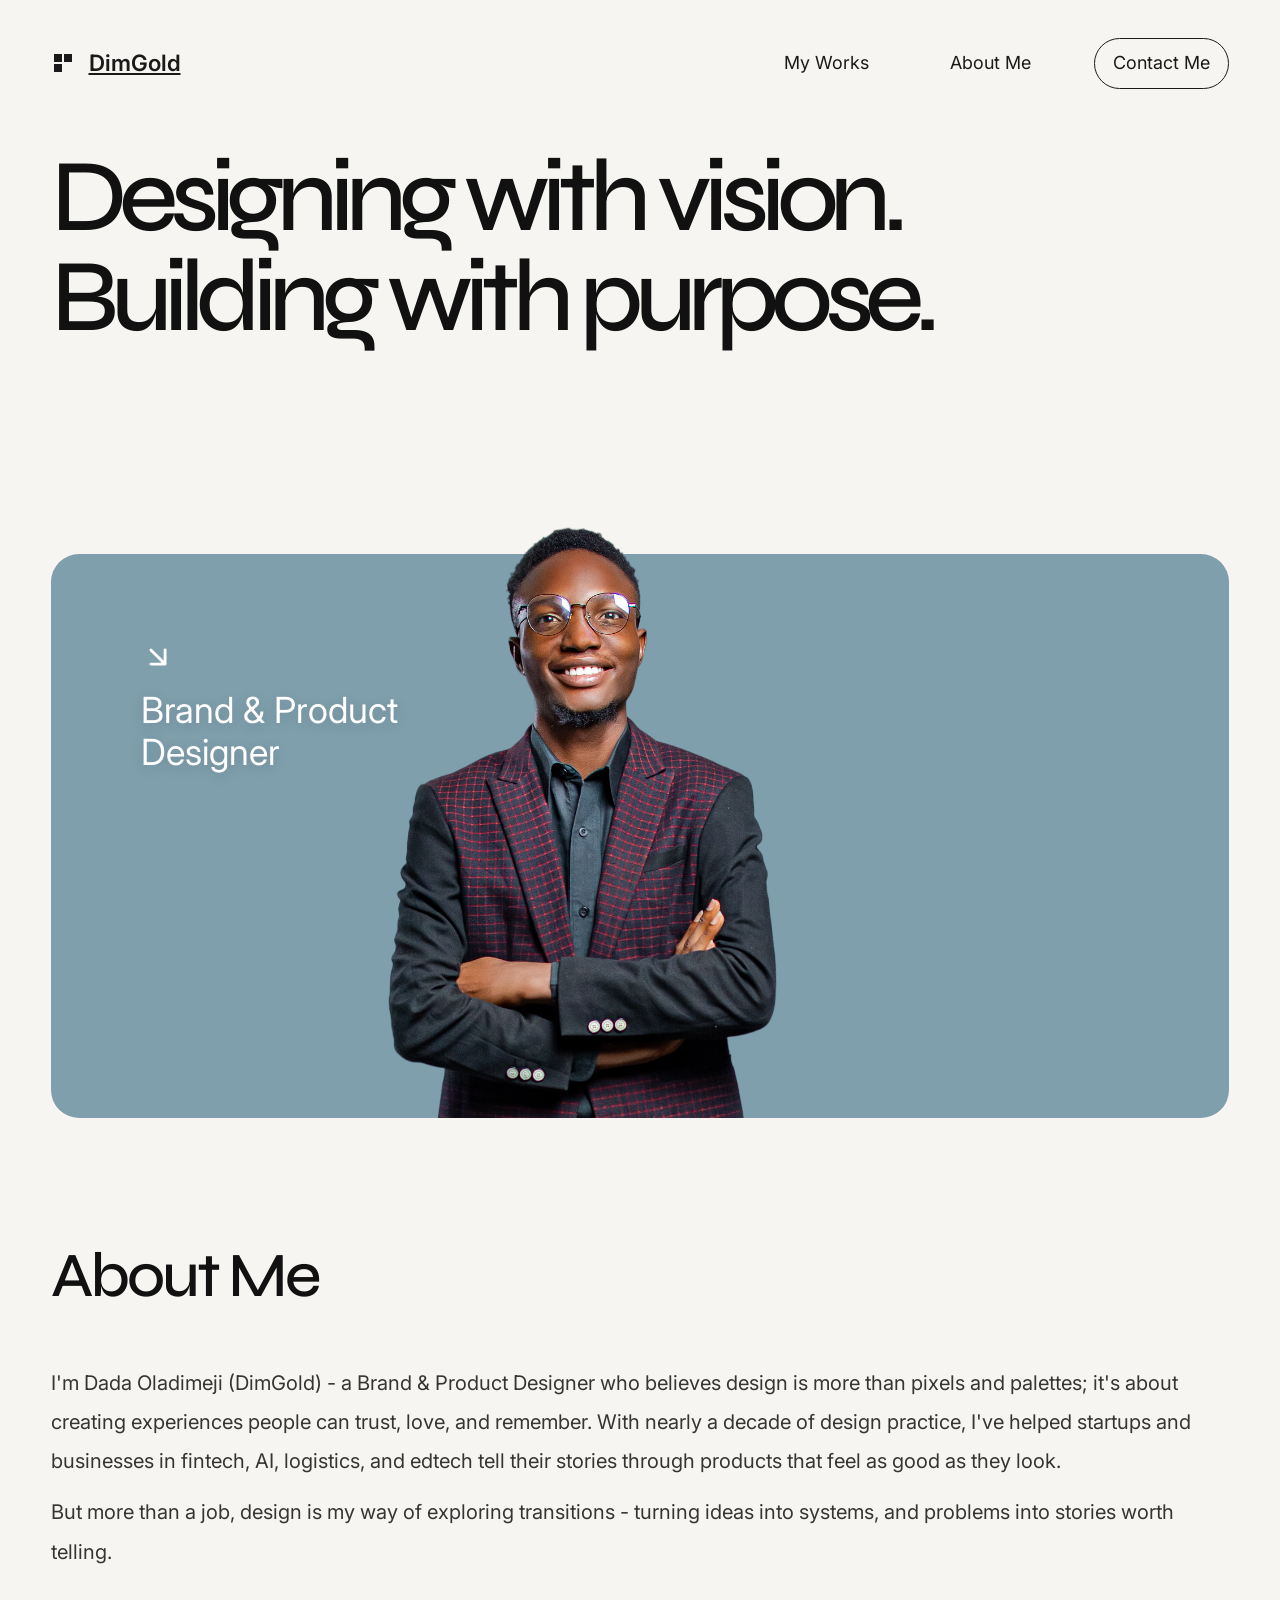
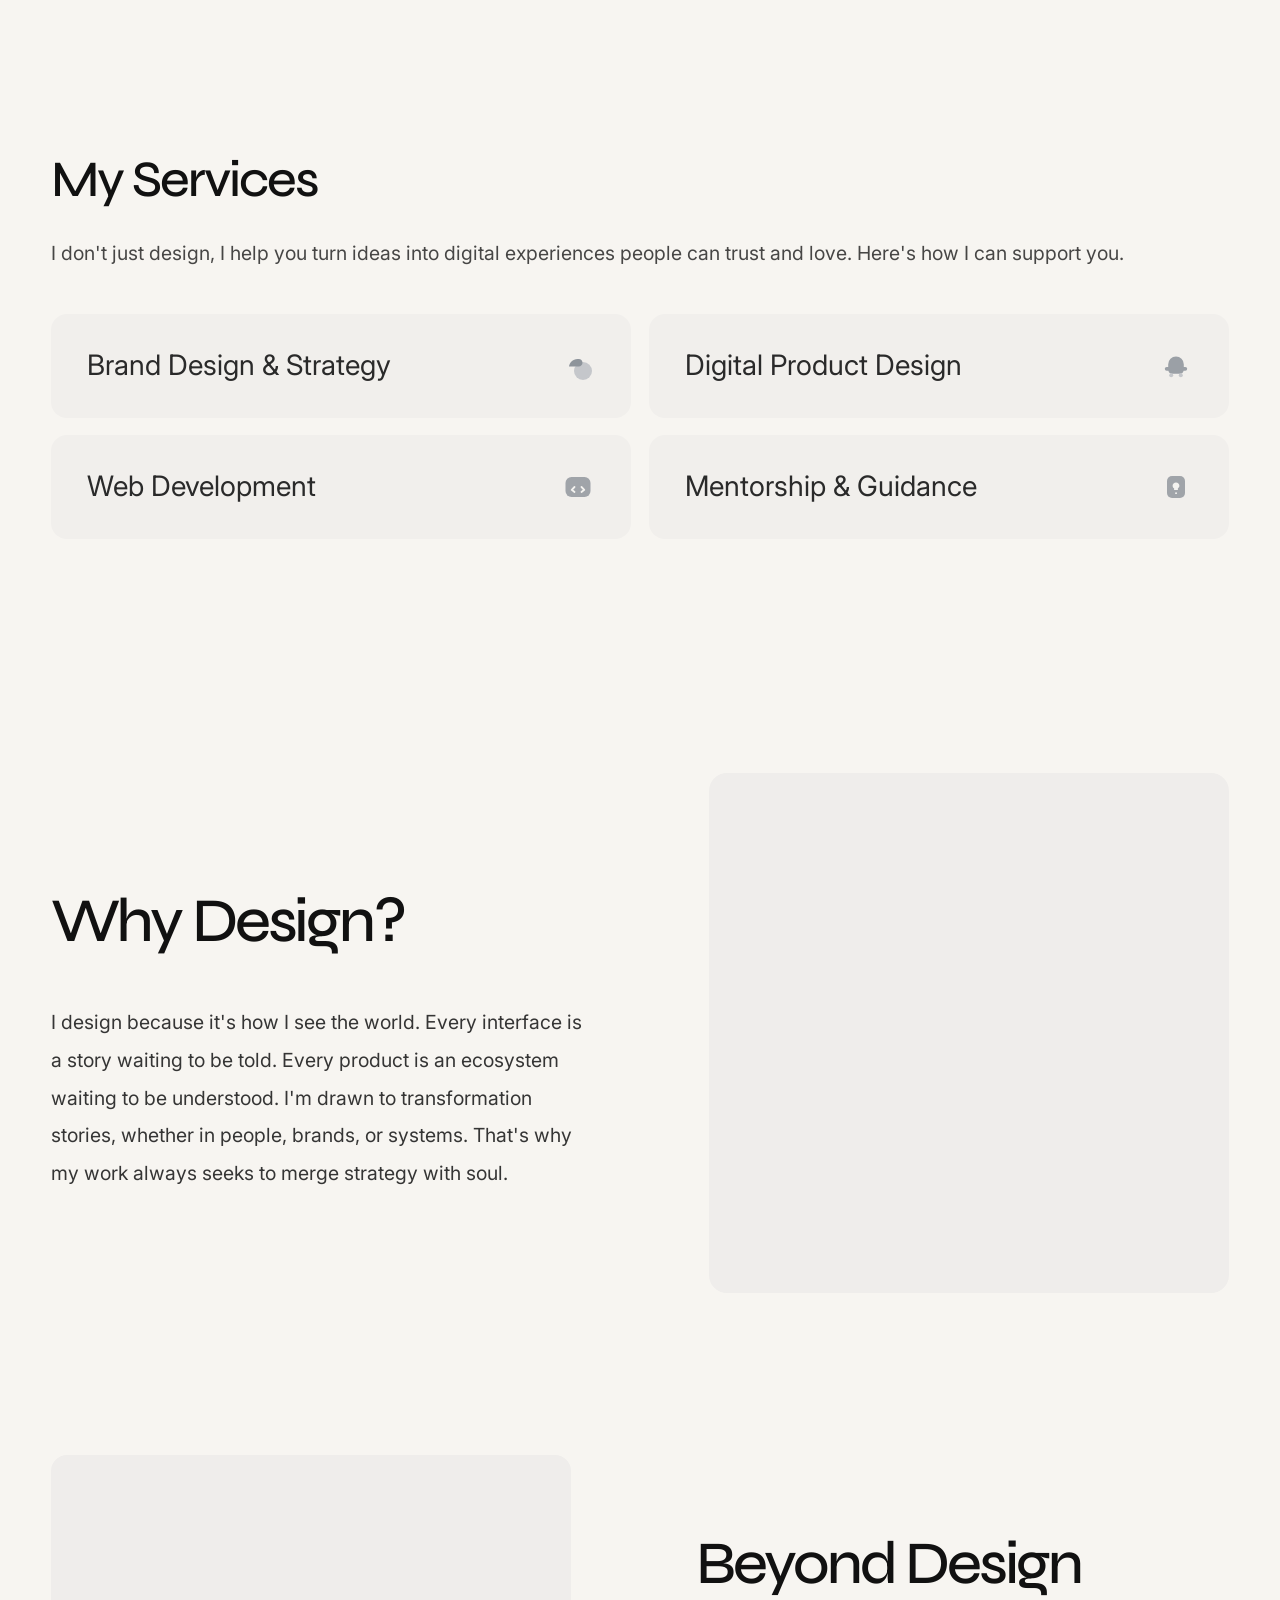
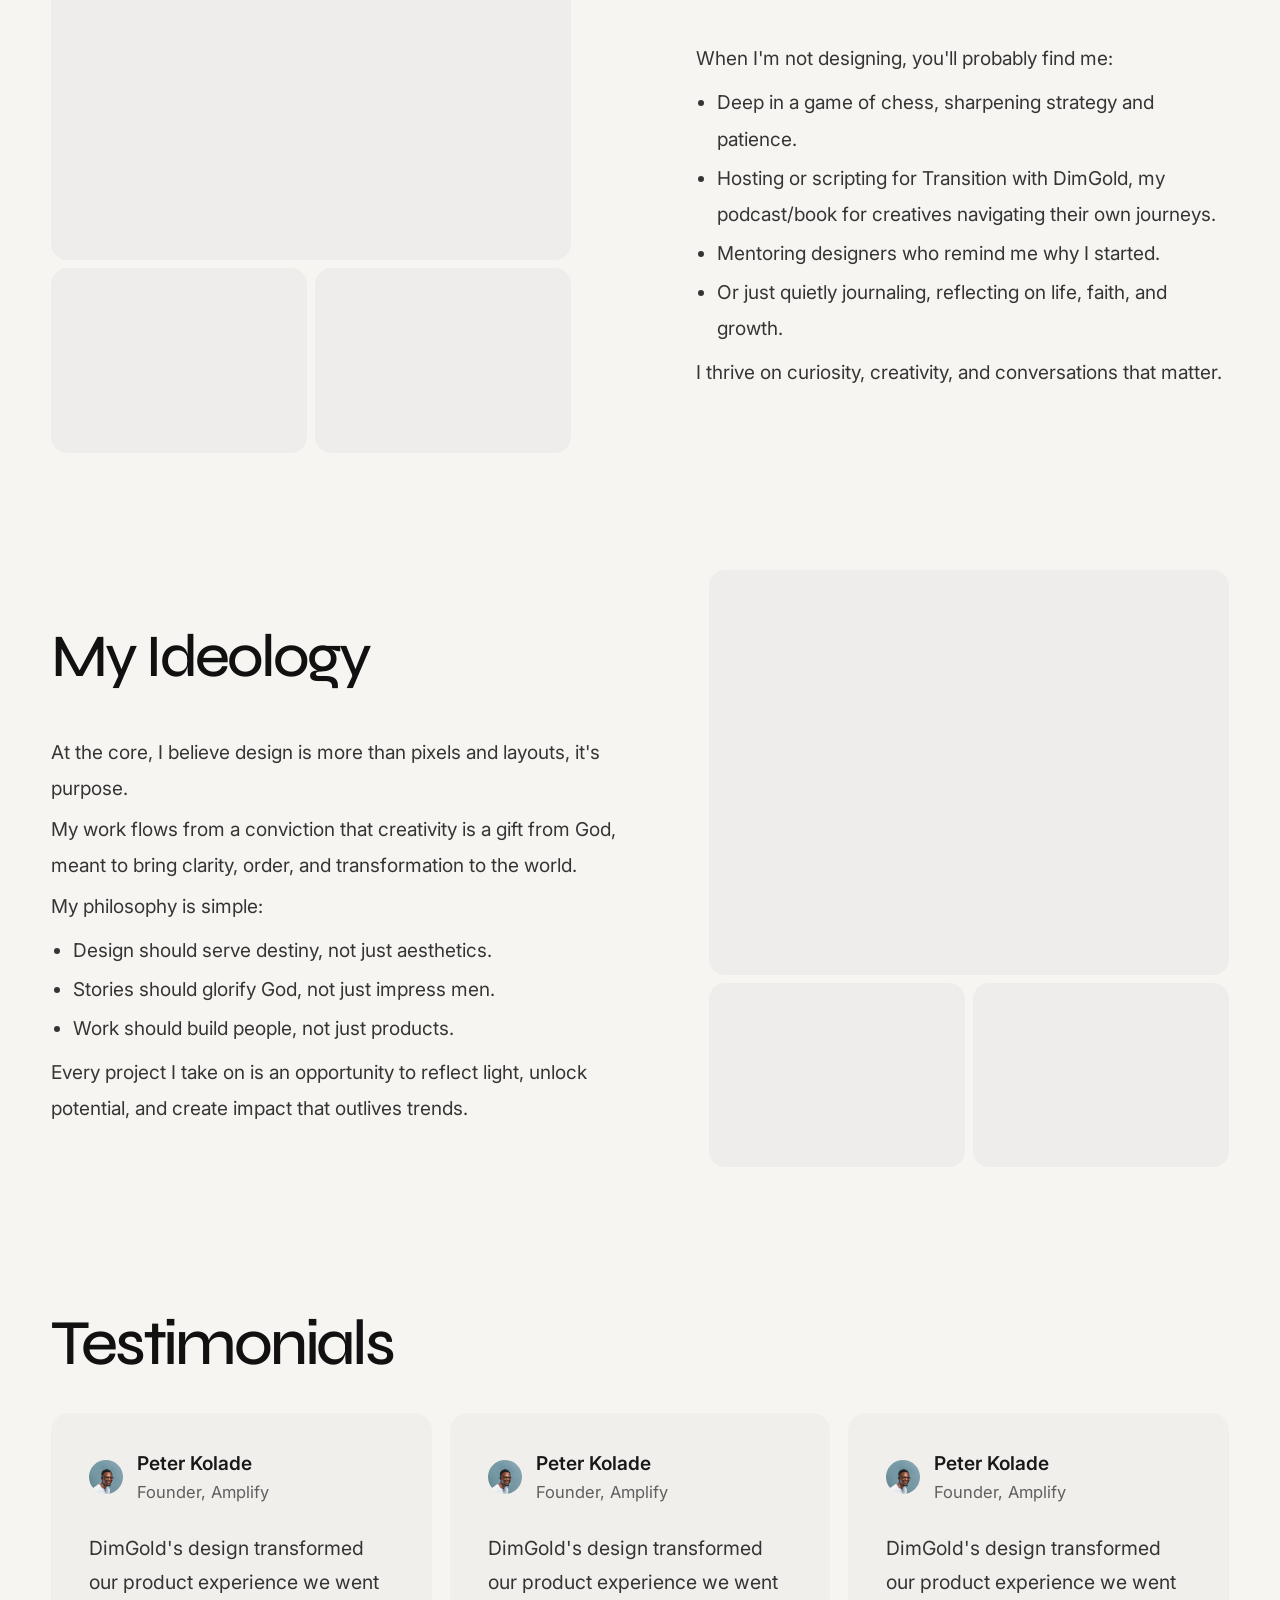
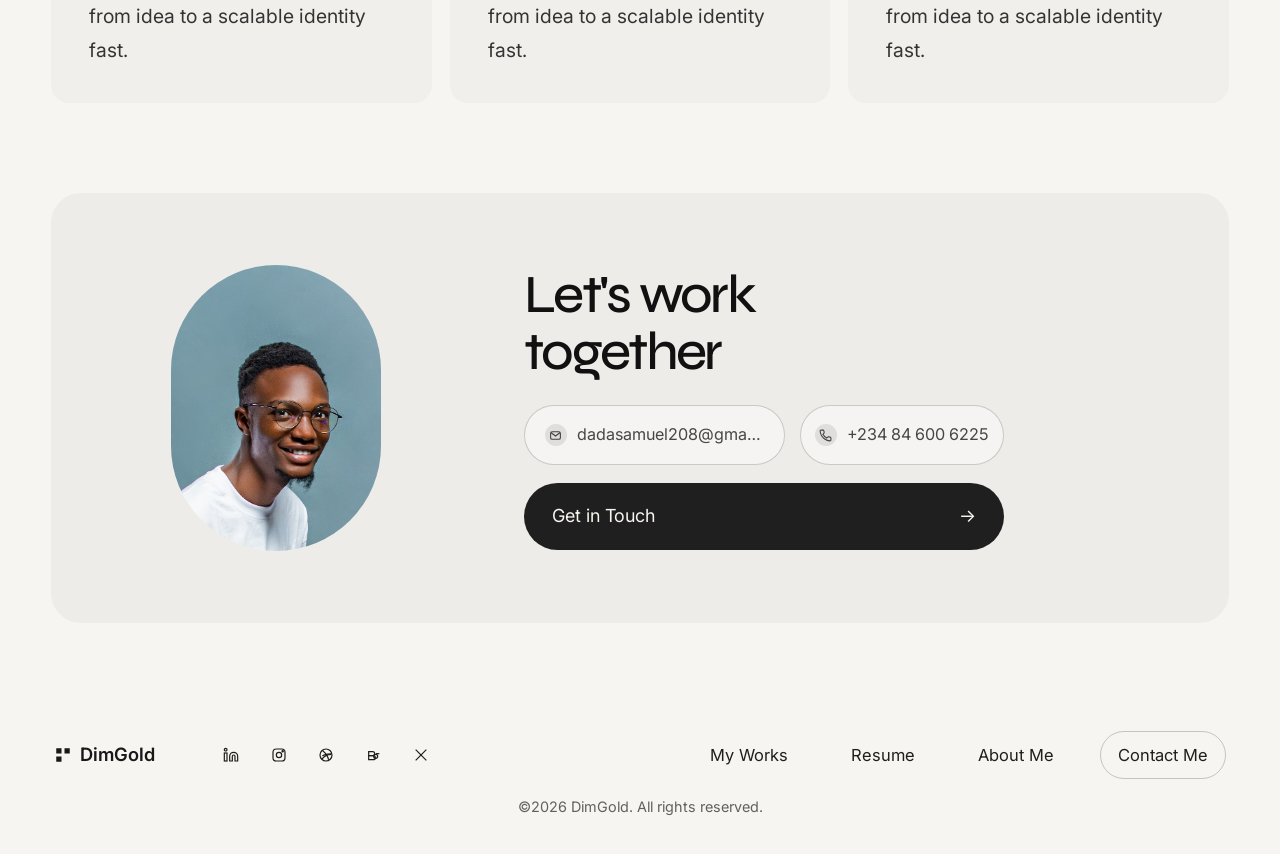
==== commit ce589632: "Refine about page and homepage styling" ====
--- a/about.html
+++ b/about.html
@@ -170,7 +170,7 @@
                 <article class="works-testimonial-card">
                     <div class="works-testimonial-top">
                         <div class="works-testimonial-avatar" aria-hidden="true">
-                            <img src="41825722d151607266d130a5b54d890582ec33f3 copy.jpg" alt="">
+                            <img src="worktg.jpg" alt="">
                         </div>
                         <div class="works-testimonial-meta">
                             <p class="works-testimonial-name">Peter Kolade</p>
@@ -183,7 +183,7 @@
                 <article class="works-testimonial-card">
                     <div class="works-testimonial-top">
                         <div class="works-testimonial-avatar" aria-hidden="true">
-                            <img src="41825722d151607266d130a5b54d890582ec33f3 copy.jpg" alt="">
+                            <img src="worktg.jpg" alt="">
                         </div>
                         <div class="works-testimonial-meta">
                             <p class="works-testimonial-name">Peter Kolade</p>
@@ -196,7 +196,7 @@
                 <article class="works-testimonial-card">
                     <div class="works-testimonial-top">
                         <div class="works-testimonial-avatar" aria-hidden="true">
-                            <img src="41825722d151607266d130a5b54d890582ec33f3 copy.jpg" alt="">
+                            <img src="worktg.jpg" alt="">
                         </div>
                         <div class="works-testimonial-meta">
                             <p class="works-testimonial-name">Peter Kolade</p>
@@ -211,7 +211,7 @@
         <section class="cta-section" id="contact">
             <div class="cta-panel">
                 <div class="cta-photo">
-                    <img src="41825722d151607266d130a5b54d890582ec33f3 copy.jpg" alt="DimGold portrait">
+                    <img src="worktg.jpg" alt="DimGold portrait">
                 </div>
                 <div class="cta-content">
                     <h2>Let's work<br>together</h2>
--- a/style.css
+++ b/style.css
@@ -29,6 +29,11 @@
     overflow-x: hidden;
 }
 
+.home-page {
+    --page-max-width: 1280px;
+    --page-gutter: clamp(5.5rem, 9vw, 11rem);
+}
+
 .container {
     max-width: 100vw;
     min-height: 100vh;
@@ -96,7 +101,7 @@
     position: relative;
     overflow: hidden;
     isolation: isolate;
-    transition: color 0.45s cubic-bezier(0.22, 1, 0.36, 1);
+    transition: color 0.9s cubic-bezier(0.22, 1, 0.36, 1);
 }
 
 .nav a::before {
@@ -109,7 +114,7 @@
     border-radius: 50%;
     background: var(--btn-fill-color);
     transform: translate(-50%, 0);
-    transition: transform 0.6s cubic-bezier(0.22, 1, 0.36, 1);
+    transition: transform 1.15s cubic-bezier(0.22, 1, 0.36, 1) 0.08s;
     z-index: -1;
 }
 
@@ -134,7 +139,7 @@
     position: relative;
     overflow: hidden;
     isolation: isolate;
-    transition: color 0.45s cubic-bezier(0.22, 1, 0.36, 1), border-color 0.45s cubic-bezier(0.22, 1, 0.36, 1);
+    transition: color 0.9s cubic-bezier(0.22, 1, 0.36, 1), border-color 0.9s cubic-bezier(0.22, 1, 0.36, 1);
 }
 
 .contact-btn::before {
@@ -147,7 +152,7 @@
     border-radius: 50%;
     background: var(--btn-fill-color);
     transform: translate(-50%, 0);
-    transition: transform 0.6s cubic-bezier(0.22, 1, 0.36, 1);
+    transition: transform 1.15s cubic-bezier(0.22, 1, 0.36, 1) 0.08s;
     z-index: -1;
 }
 
@@ -293,16 +298,16 @@
     width: min(100%, var(--page-max-width));
     background: linear-gradient(
         90deg,
-        rgba(72, 72, 72, 0.82) 0%,
-        rgba(108, 108, 108, 0.62) 30%,
-        rgba(160, 160, 160, 0.64) 50%,
-        rgba(108, 108, 108, 0.62) 70%,
-        rgba(72, 72, 72, 0.82) 100%
+        rgba(96, 96, 96, 0.92) 0%,
+        rgba(122, 122, 122, 0.88) 22%,
+        rgba(176, 176, 176, 0.72) 50%,
+        rgba(122, 122, 122, 0.88) 78%,
+        rgba(96, 96, 96, 0.92) 100%
     );
-    backdrop-filter: blur(34px);
-    -webkit-backdrop-filter: blur(34px);
-    border: 1px solid rgba(255, 255, 255, 0.1);
-    box-shadow: 0 18px 34px rgba(0, 0, 0, 0.16);
+    backdrop-filter: blur(320px) saturate(180%);
+    -webkit-backdrop-filter: blur(320px) saturate(180%);
+    border: 1px solid rgba(255, 255, 255, 0.18);
+    box-shadow: 0 28px 52px rgba(0, 0, 0, 0.16);
     padding: 33px 96px;
     border-radius: 24px;
     display: flex;
@@ -311,6 +316,25 @@
     height: 105px;
     flex-wrap: nowrap;
     justify-content: center;
+    position: relative;
+    overflow: hidden;
+}
+
+.company-strip::before {
+    content: "";
+    position: absolute;
+    inset: -20% 26%;
+    background: radial-gradient(circle, rgba(255, 255, 255, 0.42) 0%, rgba(255, 255, 255, 0.18) 28%, rgba(255, 255, 255, 0) 72%);
+    filter: blur(36px);
+    pointer-events: none;
+}
+
+.company-strip::after {
+    content: "";
+    position: absolute;
+    inset: 0;
+    background: linear-gradient(180deg, rgba(255, 255, 255, 0.08) 0%, rgba(255, 255, 255, 0) 48%, rgba(0, 0, 0, 0.08) 100%);
+    pointer-events: none;
 }
 
 .company-logo {
@@ -459,7 +483,7 @@
     position: relative;
     overflow: hidden;
     isolation: isolate;
-    transition: color 0.45s cubic-bezier(0.22, 1, 0.36, 1), border-color 0.45s cubic-bezier(0.22, 1, 0.36, 1);
+    transition: color 0.9s cubic-bezier(0.22, 1, 0.36, 1), border-color 0.9s cubic-bezier(0.22, 1, 0.36, 1);
 }
 
 .works-all::before {
@@ -472,7 +496,7 @@
     border-radius: 50%;
     background: var(--btn-fill-color);
     transform: translate(-50%, 0);
-    transition: transform 0.6s cubic-bezier(0.22, 1, 0.36, 1);
+    transition: transform 1.15s cubic-bezier(0.22, 1, 0.36, 1) 0.08s;
     z-index: -1;
 }
 
@@ -559,7 +583,7 @@
     position: relative;
     overflow: hidden;
     isolation: isolate;
-    transition: color 0.45s cubic-bezier(0.22, 1, 0.36, 1), border-color 0.45s cubic-bezier(0.22, 1, 0.36, 1);
+    transition: color 0.9s cubic-bezier(0.22, 1, 0.36, 1), border-color 0.9s cubic-bezier(0.22, 1, 0.36, 1);
 }
 
 .work-view::before {
@@ -572,7 +596,7 @@
     border-radius: 50%;
     background: var(--btn-fill-color);
     transform: translate(-50%, 0);
-    transition: transform 0.6s cubic-bezier(0.22, 1, 0.36, 1);
+    transition: transform 1.15s cubic-bezier(0.22, 1, 0.36, 1) 0.08s;
     z-index: -1;
 }
 
@@ -597,7 +621,7 @@
 
 .about-works-testimonials-section .works-testimonials-head,
 .about-works-testimonials-section .works-testimonials-grid {
-    width: min(100%, var(--page-max-width));
+    width: min(100%, var(--about-content-width));
     margin-left: auto;
     margin-right: auto;
 }
@@ -726,7 +750,7 @@
     border-radius: 30px;
     padding: 4rem 5.25rem;
     display: grid;
-    grid-template-columns: 230px minmax(0, 1fr);
+    grid-template-columns: 260px minmax(0, 1fr);
     justify-content: center;
     align-items: center;
     gap: 3.6rem;
@@ -735,8 +759,8 @@
 }
 
 .cta-photo {
-    width: 182px;
-    height: 248px;
+    width: 210px;
+    height: 286px;
     border-radius: 999px;
     overflow: hidden;
     background: #b9ced8;
@@ -754,6 +778,7 @@
     max-width: 540px;
     width: 100%;
     justify-self: start;
+    margin-left: 3rem;
 }
 
 .cta-content h2 {
@@ -795,7 +820,7 @@
     position: relative;
     overflow: hidden;
     isolation: isolate;
-    transition: color 0.45s cubic-bezier(0.22, 1, 0.36, 1), border-color 0.45s cubic-bezier(0.22, 1, 0.36, 1);
+    transition: color 0.9s cubic-bezier(0.22, 1, 0.36, 1), border-color 0.9s cubic-bezier(0.22, 1, 0.36, 1);
 }
 
 .cta-chip-email {
@@ -818,7 +843,7 @@
     border-radius: 50%;
     background: var(--btn-fill-color);
     transform: translate(-50%, 0);
-    transition: transform 0.6s cubic-bezier(0.22, 1, 0.36, 1);
+    transition: transform 1.15s cubic-bezier(0.22, 1, 0.36, 1) 0.08s;
     z-index: -1;
 }
 
@@ -865,7 +890,7 @@
     position: relative;
     overflow: hidden;
     isolation: isolate;
-    transition: color 0.45s cubic-bezier(0.22, 1, 0.36, 1);
+    transition: color 0.9s cubic-bezier(0.22, 1, 0.36, 1);
 }
 
 .cta-button::before {
@@ -878,7 +903,7 @@
     border-radius: 50%;
     background: var(--btn-fill-color);
     transform: translate(-50%, 0);
-    transition: transform 0.6s cubic-bezier(0.22, 1, 0.36, 1);
+    transition: transform 1.15s cubic-bezier(0.22, 1, 0.36, 1) 0.08s;
     z-index: -1;
 }
 
@@ -951,7 +976,7 @@
     position: relative;
     overflow: hidden;
     isolation: isolate;
-    transition: color 0.45s cubic-bezier(0.22, 1, 0.36, 1);
+    transition: color 0.9s cubic-bezier(0.22, 1, 0.36, 1);
 }
 
 .footer-links a::before {
@@ -964,7 +989,7 @@
     border-radius: 50%;
     background: var(--btn-fill-color);
     transform: translate(-50%, 0);
-    transition: transform 0.6s cubic-bezier(0.22, 1, 0.36, 1);
+    transition: transform 1.15s cubic-bezier(0.22, 1, 0.36, 1) 0.08s;
     z-index: -1;
 }
 
@@ -989,7 +1014,7 @@
     position: relative;
     overflow: hidden;
     isolation: isolate;
-    transition: color 0.45s cubic-bezier(0.22, 1, 0.36, 1), border-color 0.45s cubic-bezier(0.22, 1, 0.36, 1);
+    transition: color 0.9s cubic-bezier(0.22, 1, 0.36, 1), border-color 0.9s cubic-bezier(0.22, 1, 0.36, 1);
 }
 
 .footer-contact::before {
@@ -1002,7 +1027,7 @@
     border-radius: 50%;
     background: var(--btn-fill-color);
     transform: translate(-50%, 0);
-    transition: transform 0.6s cubic-bezier(0.22, 1, 0.36, 1);
+    transition: transform 1.15s cubic-bezier(0.22, 1, 0.36, 1) 0.08s;
     z-index: -1;
 }
 
@@ -1149,6 +1174,7 @@
 /* About Page */
 .about-page {
     background: #f7f5f1;
+    --about-content-width: 1420px;
 }
 
 .about-hero {
@@ -1157,8 +1183,12 @@
 }
 
 .about-hero-inner {
-    width: min(100%, var(--page-max-width));
+    width: min(100%, var(--about-content-width));
     margin: 0 auto;
+}
+
+.about-hero-inner > * {
+    width: 100%;
 }
 
 .about-hero h1 {
@@ -1173,17 +1203,17 @@
 
 .about-hero-card {
     position: relative;
-    border-radius: 20px;
+    border-radius: 28px;
     overflow: visible;
-    min-height: 530px;
-    padding-top: 5.9rem;
+    min-height: 730px;
+    padding-top: 9.2rem;
 }
 
 .about-hero-card::before {
     content: "";
     position: absolute;
-    inset: 5.9rem 0 0;
-    border-radius: 20px;
+    inset: 9.2rem 0 0;
+    border-radius: 28px;
     background: #7f9fad;
     z-index: 0;
 }
@@ -1193,7 +1223,7 @@
     left: 50%;
     bottom: 0;
     transform: translateX(-50%);
-    width: min(88%, 920px);
+    width: min(96%, 1180px);
     height: auto;
     z-index: 1;
 }
@@ -1210,8 +1240,8 @@
 
 .about-hero-overlay {
     position: absolute;
-    left: 4.2rem;
-    top: 12rem;
+    left: 5rem;
+    top: 14rem;
     color: white;
     display: flex;
     flex-direction: column;
@@ -1232,12 +1262,13 @@
 }
 
 .about-story-inner {
-    width: min(100%, var(--page-max-width));
+    width: min(100%, var(--about-content-width));
     margin: 0 auto;
 }
 
 .about-story-copy {
-    max-width: 1040px;
+    width: 100%;
+    max-width: none;
 }
 
 .about-story-copy h2 {
@@ -1250,7 +1281,7 @@
 }
 
 .about-story-copy p {
-    max-width: 1000px;
+    max-width: none;
     font-size: 1.12rem;
     line-height: 1.95;
     color: var(--text-muted-strong);
@@ -1262,9 +1293,19 @@
 
 .about-services-section {
     padding-top: 0;
-    width: min(100%, var(--page-max-width));
+    width: auto;
     margin: 0 auto;
     transform: none;
+}
+
+.about-page .about-services-section > * {
+    width: min(100%, var(--about-content-width));
+    margin-left: auto;
+    margin-right: auto;
+}
+
+.about-page .cta-panel {
+    max-width: var(--about-content-width);
 }
 
 .about-services-head {
@@ -1294,12 +1335,16 @@
 }
 
 .why-design-inner {
-    width: min(100%, var(--page-max-width));
+    width: min(100%, var(--about-content-width));
     margin: 0 auto;
     display: grid;
     grid-template-columns: minmax(280px, 0.88fr) minmax(320px, 0.92fr);
     align-items: center;
     gap: clamp(2.5rem, 7vw, 7rem);
+}
+
+.why-design-copy {
+    width: 100%;
 }
 
 .why-design-copy h2 {
@@ -1312,14 +1357,14 @@
 }
 
 .why-design-copy p {
-    max-width: 470px;
+    max-width: 620px;
     font-size: 1.08rem;
     line-height: 1.95;
     color: var(--text-muted-strong);
 }
 
 .why-design-frame {
-    width: min(100%, 420px);
+    width: min(100%, 520px);
     aspect-ratio: 1 / 1;
     justify-self: end;
     border-radius: 18px;
@@ -1332,7 +1377,7 @@
 }
 
 .about-grid-inner {
-    width: min(100%, var(--page-max-width));
+    width: min(100%, var(--about-content-width));
     margin: 0 auto;
     display: grid;
     grid-template-columns: minmax(320px, 0.98fr) minmax(320px, 0.92fr);
@@ -1340,13 +1385,17 @@
     gap: clamp(2.5rem, 6vw, 6.5rem);
 }
 
+.about-grid-copy {
+    width: 100%;
+}
+
 .about-grid-section-right {
     padding-top: 2rem;
     padding-bottom: 7rem;
 }
 
 .about-grid-frames {
-    width: min(100%, 430px);
+    width: min(100%, 520px);
     display: grid;
     grid-template-columns: repeat(2, minmax(0, 1fr));
     gap: 8px;
@@ -1723,22 +1772,23 @@
     }
 
     .about-hero-card {
-        min-height: 380px;
-        padding-top: 5.3rem;
+        min-height: 438px;
+        padding-top: 5.9rem;
     }
 
     .about-hero-card::before {
-        inset: 5.3rem 0 0;
+        inset: 5.9rem 0 0;
     }
 
     .about-hero-figure {
         transform: translateX(-50%);
-        width: min(96%, 470px);
+        bottom: 0;
+        width: min(100%, 600px);
     }
 
     .about-hero-overlay {
         left: 1.5rem;
-        top: 5.8rem;
+        top: 6.4rem;
     }
 
     .about-hero-overlay p {
@@ -1905,6 +1955,7 @@
 
     .cta-content {
         justify-self: center;
+        margin-left: 0;
         display: flex;
         flex-direction: column;
         align-items: center;
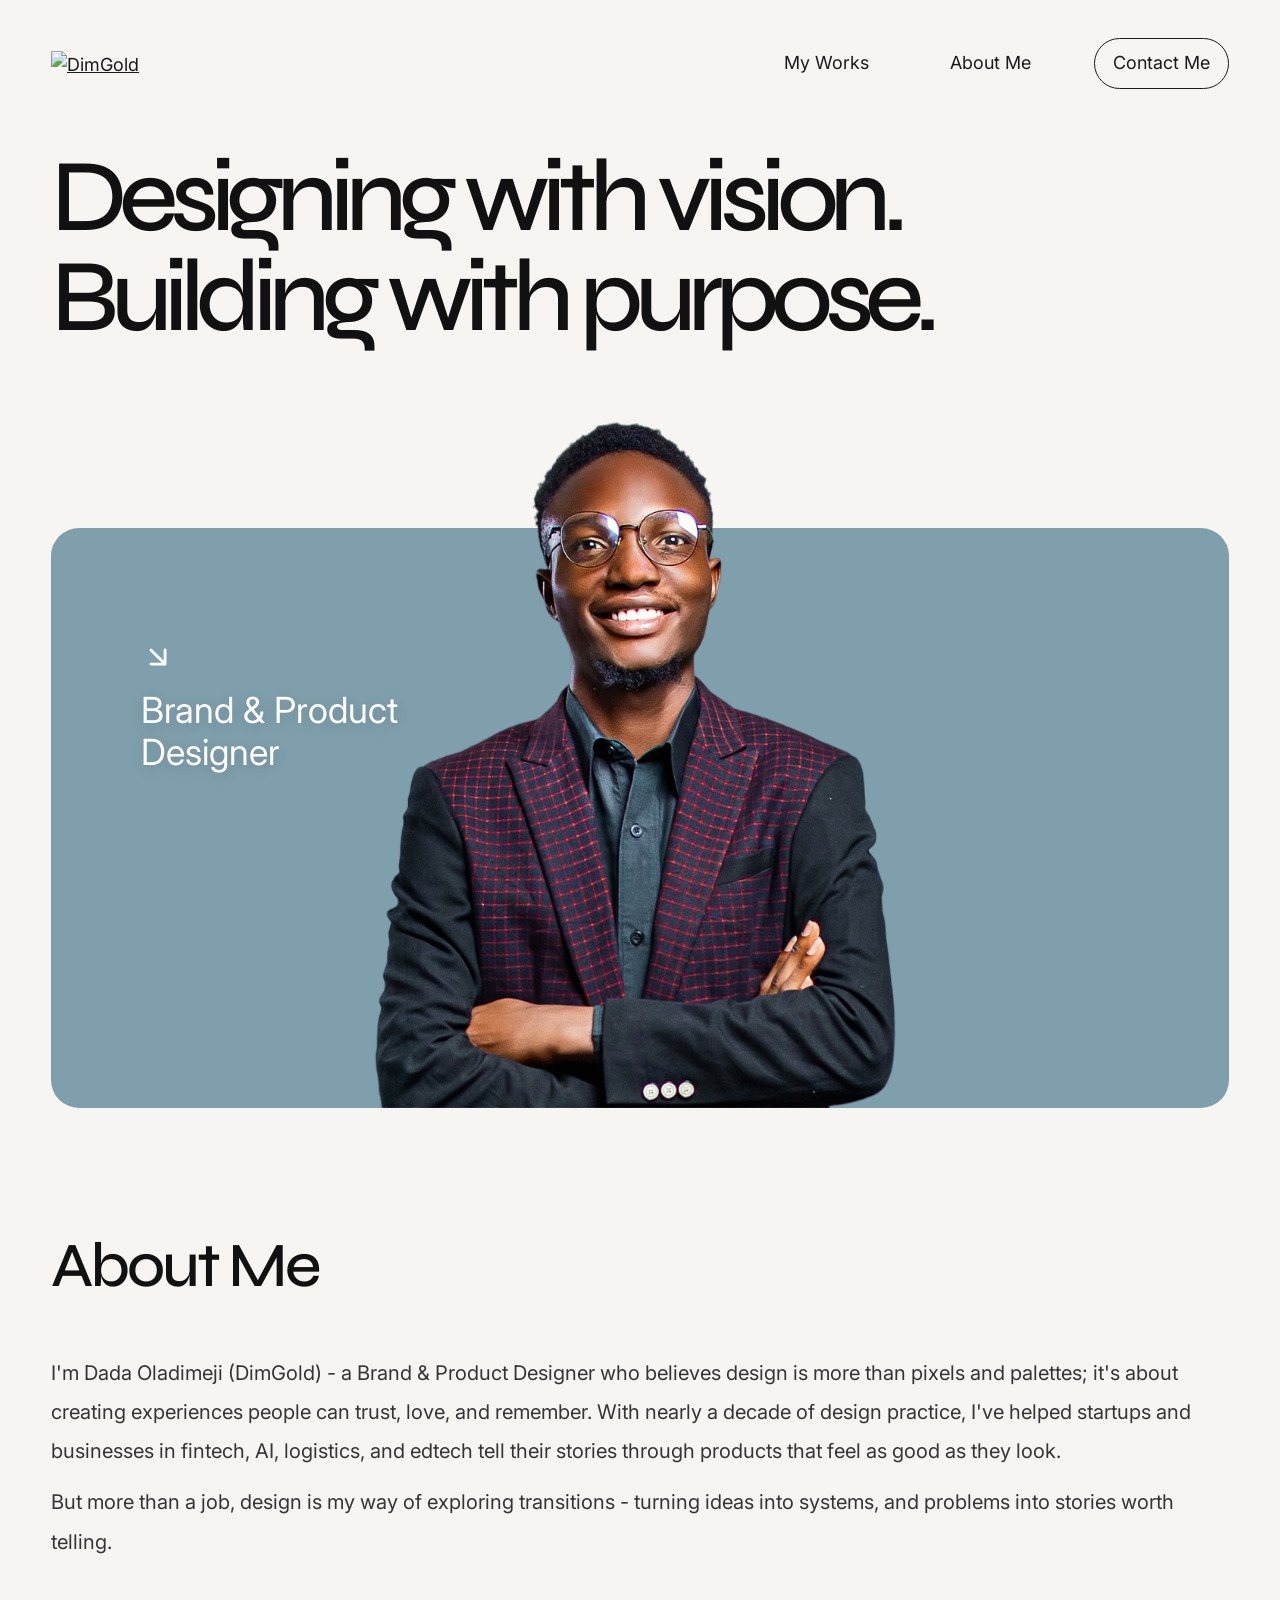
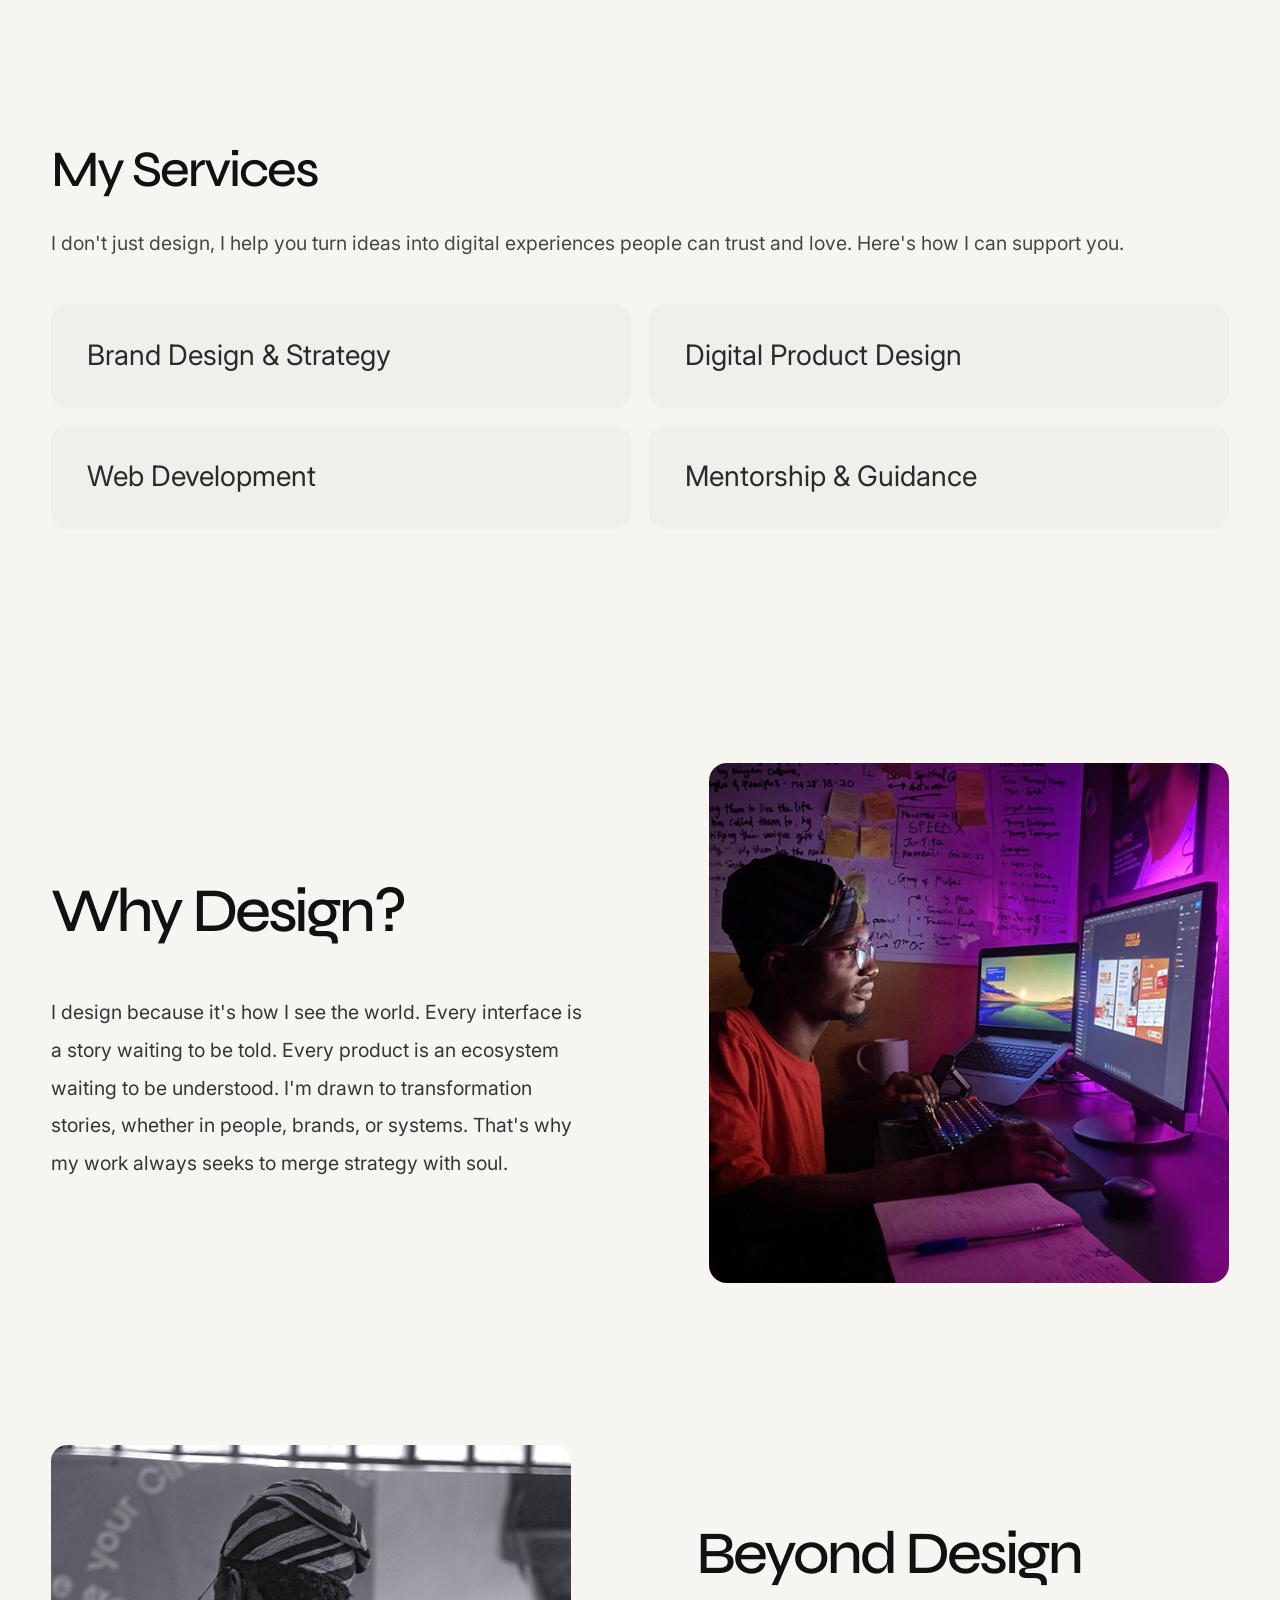
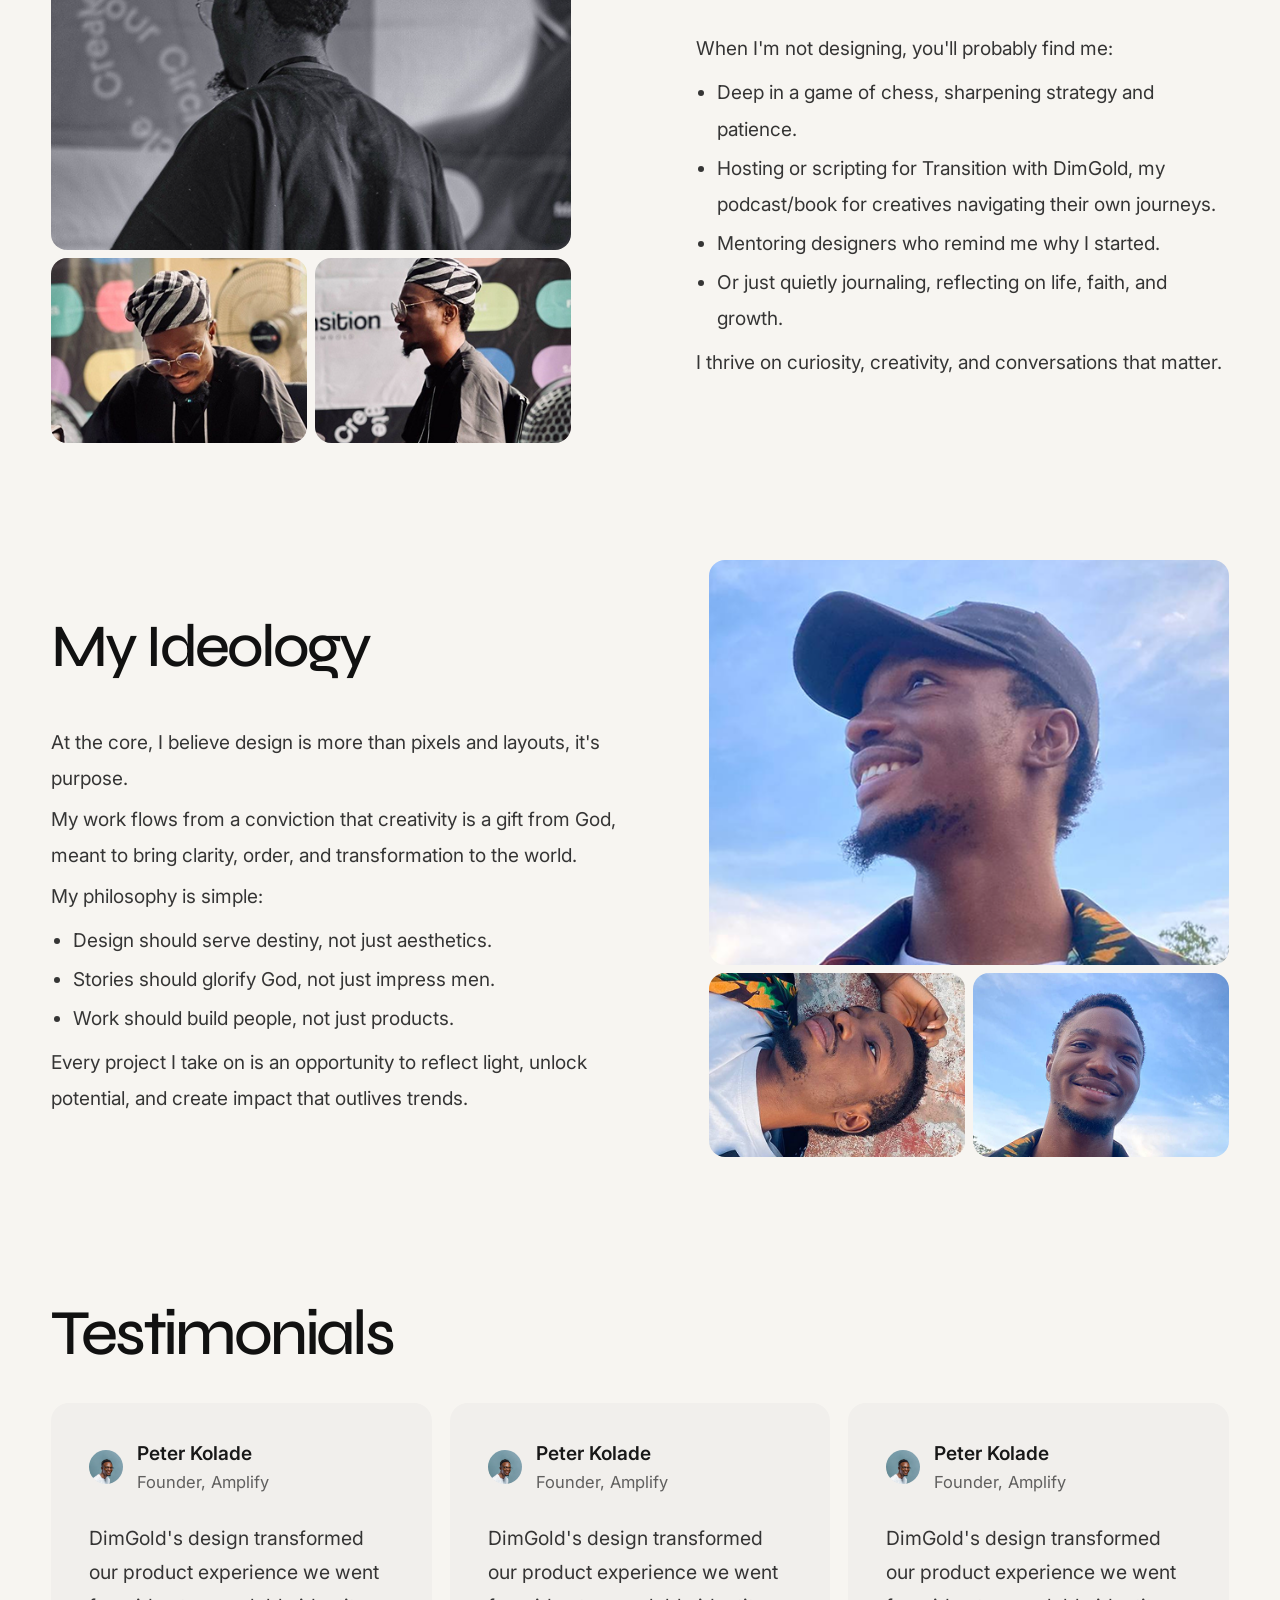
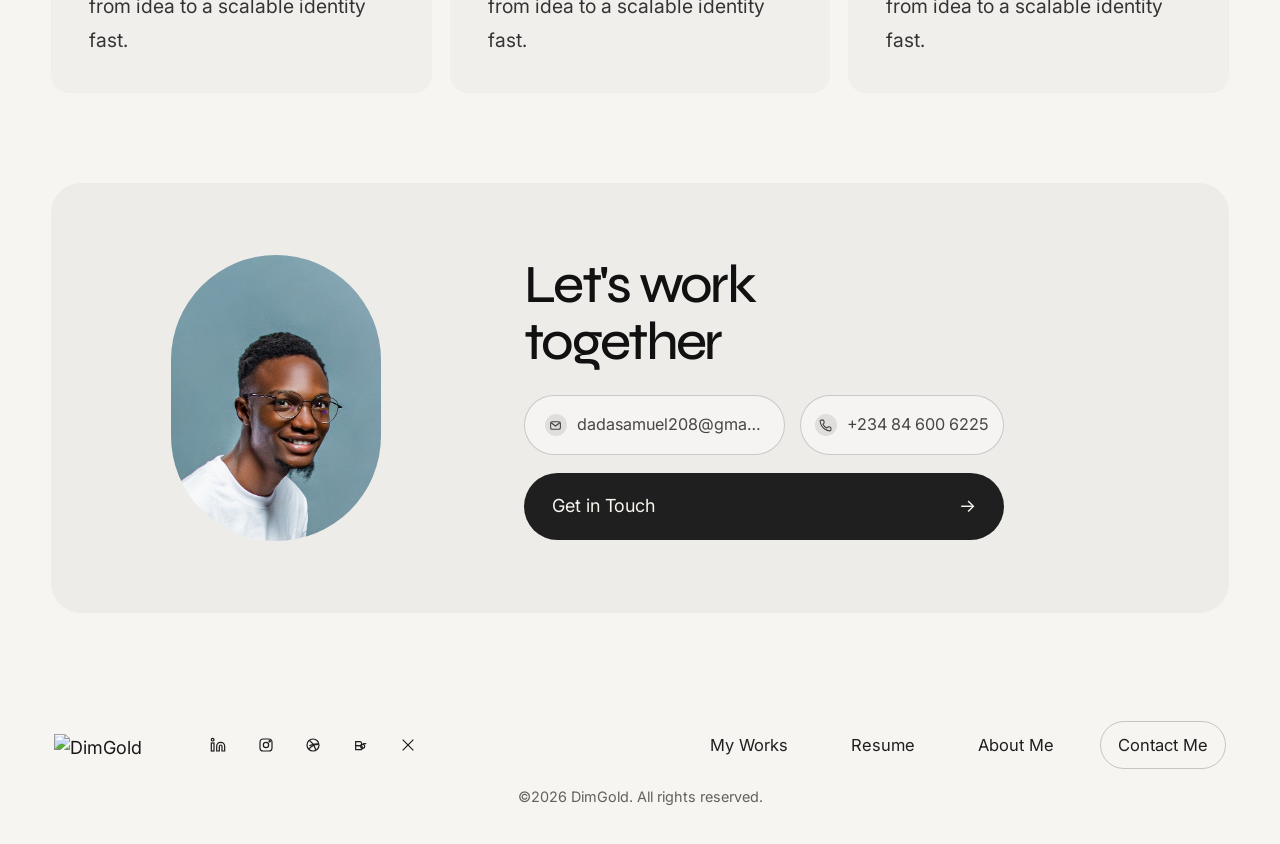
==== commit faa1a02b: "Update site: thumbnails + coming-soon template" ====
--- a/about.html
+++ b/about.html
@@ -13,12 +13,7 @@
     <div class="container">
         <header class="header works-page-header">
             <a class="logo" href="index.html">
-                <svg width="24" height="24" viewBox="0 0 24 24" fill="none">
-                    <rect x="3" y="3" width="8" height="8" fill="currentColor"/>
-                    <rect x="13" y="3" width="8" height="8" fill="currentColor"/>
-                    <rect x="3" y="13" width="8" height="8" fill="currentColor"/>
-                </svg>
-                <span>DimGold</span>
+                <img src="logo/logo.svg" alt="DimGold">
             </a>
             <nav class="nav">
                 <a href="selected-works.html">My Works</a>
@@ -33,7 +28,7 @@
 
                 <div class="about-hero-card">
                     <div class="about-hero-figure">
-                        <img src="about_me.png" alt="DimGold brand and product designer portrait">
+                        <img src="about_page_img/about_me.png" alt="DimGold brand and product designer portrait">
                     </div>
                     <div class="about-hero-overlay">
                         <svg width="34" height="34" viewBox="0 0 24 24" fill="none" stroke="white" stroke-width="2" stroke-linecap="round" stroke-linejoin="round" aria-hidden="true">
@@ -70,40 +65,25 @@
                 <article class="service-card">
                     <p>Brand Design &amp; Strategy</p>
                     <span class="service-icon" aria-hidden="true">
-                        <svg width="34" height="34" viewBox="0 0 34 34" fill="none">
-                            <circle cx="22" cy="22" r="9" fill="#c5c7cb"/>
-                            <path d="M8 18.5c0-4.694 3.806-8.5 8.5-8.5h1.3c2.044 0 3.7 1.656 3.7 3.7 0 2.044-1.656 3.7-3.7 3.7H8v1.1z" fill="#8e949b"/>
-                        </svg>
+                        <img src="logo/brand_design.svg" alt="">
                     </span>
                 </article>
                 <article class="service-card">
                     <p>Digital Product Design</p>
                     <span class="service-icon" aria-hidden="true">
-                        <svg width="34" height="34" viewBox="0 0 34 34" fill="none">
-                            <path d="M17 7.5a7.8 7.8 0 0 1 7.8 7.8v2.6h1.5a1.9 1.9 0 1 1 0 3.8h-1.7a3.8 3.8 0 0 1-3.7 3h-7.8a3.8 3.8 0 0 1-3.7-3H7.7a1.9 1.9 0 1 1 0-3.8h1.5v-2.6A7.8 7.8 0 0 1 17 7.5z" fill="#9ba0a6"/>
-                            <circle cx="12.2" cy="26.3" r="2" fill="#c5c7cb"/>
-                            <circle cx="21.8" cy="26.3" r="2" fill="#c5c7cb"/>
-                        </svg>
+                        <img src="logo/digital_product.svg" alt="">
                     </span>
                 </article>
                 <article class="service-card">
                     <p>Web Development</p>
                     <span class="service-icon" aria-hidden="true">
-                        <svg width="34" height="34" viewBox="0 0 34 34" fill="none">
-                            <rect x="4.5" y="7" width="25" height="20" rx="6" fill="#a0a4a9"/>
-                            <path d="M13.5 17l-2.8 2.8L13.5 22" stroke="#f4f3f0" stroke-width="1.8" stroke-linecap="round" stroke-linejoin="round"/>
-                            <path d="M20.5 17l2.8 2.8L20.5 22" stroke="#f4f3f0" stroke-width="1.8" stroke-linecap="round" stroke-linejoin="round"/>
-                        </svg>
+                        <img src="logo/web_development.svg" alt="">
                     </span>
                 </article>
                 <article class="service-card">
                     <p>Mentorship &amp; Guidance</p>
                     <span class="service-icon" aria-hidden="true">
-                        <svg width="34" height="34" viewBox="0 0 34 34" fill="none">
-                            <rect x="8" y="6" width="18" height="22" rx="5" fill="#a0a4a9"/>
-                            <path d="M17 12.5c1.9 0 3.4 1.4 3.4 3.2 0 1.1-.6 2-1.5 2.6v1.7h-3.8v-1.7c-.9-.5-1.5-1.5-1.5-2.6 0-1.8 1.5-3.2 3.4-3.2z" fill="#f4f3f0"/>
-                            <path d="M17 23.2h.1" stroke="#f4f3f0" stroke-width="1.8" stroke-linecap="round"/>
-                        </svg>
+                        <img src="logo/mentorship.svg" alt="">
                     </span>
                 </article>
             </div>
@@ -115,16 +95,24 @@
                     <h2>Why Design?</h2>
                     <p>I design because it's how I see the world. Every interface is a story waiting to be told. Every product is an ecosystem waiting to be understood. I'm drawn to transformation stories, whether in people, brands, or systems. That's why my work always seeks to merge strategy with soul.</p>
                 </div>
-                <div class="why-design-frame" aria-hidden="true"></div>
+                <div class="why-design-frame">
+                    <img src="about_page_img/why_design.png" alt="Illustration representing why design matters">
+                </div>
             </div>
         </section>
 
         <section class="about-grid-section about-grid-section-left">
             <div class="about-grid-inner">
                 <div class="about-grid-frames" aria-hidden="true">
-                    <div class="about-grid-frame about-grid-frame-large"></div>
-                    <div class="about-grid-frame about-grid-frame-small"></div>
-                    <div class="about-grid-frame about-grid-frame-small"></div>
+                    <div class="about-grid-frame about-grid-frame-large">
+                        <img src="about_page_img/beyond_design_1.png" alt="">
+                    </div>
+                    <div class="about-grid-frame about-grid-frame-small">
+                        <img src="about_page_img/beyond_design_2.png" alt="">
+                    </div>
+                    <div class="about-grid-frame about-grid-frame-small">
+                        <img src="about_page_img/beyond_design_3.png" alt="">
+                    </div>
                 </div>
                 <div class="about-grid-copy">
                     <h2>Beyond Design</h2>
@@ -155,9 +143,15 @@
                     <p>Every project I take on is an opportunity to reflect light, unlock potential, and create impact that outlives trends.</p>
                 </div>
                 <div class="about-grid-frames" aria-hidden="true">
-                    <div class="about-grid-frame about-grid-frame-large"></div>
-                    <div class="about-grid-frame about-grid-frame-small"></div>
-                    <div class="about-grid-frame about-grid-frame-small"></div>
+                    <div class="about-grid-frame about-grid-frame-large">
+                        <img src="about_page_img/ideology_1.png" alt="">
+                    </div>
+                    <div class="about-grid-frame about-grid-frame-small">
+                        <img src="about_page_img/ideology_2.png" alt="">
+                    </div>
+                    <div class="about-grid-frame about-grid-frame-small">
+                        <img src="about_page_img/ideology_3.png" alt="">
+                    </div>
                 </div>
             </div>
         </section>
@@ -245,12 +239,7 @@
         <footer class="footer">
             <div class="footer-top">
                 <a class="footer-brand" href="#">
-                    <svg width="18" height="18" viewBox="0 0 24 24" fill="none" aria-hidden="true">
-                        <rect x="3" y="3" width="7" height="7" fill="currentColor"/>
-                        <rect x="14" y="3" width="7" height="7" fill="currentColor"/>
-                        <rect x="3" y="14" width="7" height="7" fill="currentColor"/>
-                    </svg>
-                    <span>DimGold</span>
+                    <img src="logo/logo.svg" alt="DimGold">
                 </a>
 
                 <div class="footer-socials" aria-label="Social media links">
--- a/style.css
+++ b/style.css
@@ -68,17 +68,59 @@
     z-index: 100;
 }
 
+.header-brand {
+    display: flex;
+    align-items: center;
+}
+
 .logo {
     display: flex;
     align-items: center;
-    gap: 0.75rem;
-    font-size: 1.25rem;
-    font-weight: 600;
     color: var(--text-dark);
 }
 
-.logo svg {
+.logo img {
+    display: block;
+    width: auto;
+    height: 24px;
+}
+
+.menu-toggle,
+.nav-backdrop,
+.nav-close {
+    display: none;
+}
+
+.menu-toggle {
+    width: 44px;
+    height: 44px;
+    border: 1px solid rgba(26, 26, 26, 0.16);
+    border-radius: 999px;
+    background: rgba(255, 255, 255, 0.24);
+    align-items: center;
+    justify-content: center;
+    gap: 0.22rem;
+    cursor: pointer;
+}
+
+.menu-toggle span {
+    display: block;
+    width: 4px;
+    height: 4px;
+    border-radius: 999px;
+    background: var(--text-dark);
+}
+
+.nav-close {
+    border: 0;
+    background: transparent;
     color: var(--text-dark);
+    font: inherit;
+    align-items: center;
+    justify-content: flex-start;
+    gap: 0.55rem;
+    padding: 0.25rem 0 0.8rem;
+    cursor: pointer;
 }
 
 .nav {
@@ -342,6 +384,40 @@
     transition: opacity 0.3s ease;
 }
 
+.company-marquee,
+.company-track {
+    display: flex;
+    align-items: center;
+}
+
+.company-marquee {
+    width: 100%;
+    display: flex;
+    gap: 2rem;
+    overflow: hidden;
+    white-space: nowrap;
+    position: relative;
+}
+
+.company-track {
+    gap: 100px;
+    flex-shrink: 0;
+    animation: companyMarqueeScroll 16s linear infinite;
+}
+
+.company-track[aria-hidden="true"] {
+    display: flex;
+}
+
+@keyframes companyMarqueeScroll {
+    from {
+        transform: translateX(0);
+    }
+    to {
+        transform: translateX(-100%);
+    }
+}
+
 .company-logo:hover {
     opacity: 1;
 }
@@ -531,6 +607,14 @@
     position: relative;
 }
 
+.work-frame img {
+    width: 100%;
+    height: 100%;
+    object-fit: cover;
+    object-position: center;
+    display: block;
+}
+
 .works-gallery-alt {
     grid-template-columns: 0.95fr 1.7fr;
 }
@@ -932,11 +1016,14 @@
 .footer-brand {
     display: inline-flex;
     align-items: center;
-    gap: 0.45rem;
     text-decoration: none;
     color: #181818;
-    font-size: 1.02rem;
-    font-weight: 600;
+}
+
+.footer-brand img {
+    display: block;
+    width: auto;
+    height: 22px;
 }
 
 .footer-socials {
@@ -1171,6 +1258,36 @@
     padding-top: 5.5rem;
 }
 
+.project-hero-image {
+    position: absolute;
+    inset: auto 0 0 auto;
+    width: min(100%, 780px);
+    height: auto;
+    object-fit: cover;
+    display: block;
+}
+
+.project-gallery-section {
+    background: #ededeb;
+    padding: 2rem var(--page-gutter) 6rem;
+}
+
+.project-gallery-grid {
+    width: min(100%, var(--page-max-width));
+    margin: 0 auto;
+    display: grid;
+    grid-template-columns: repeat(3, minmax(0, 1fr));
+    gap: 1.2rem;
+}
+
+.project-gallery-grid img {
+    width: 100%;
+    height: 320px;
+    object-fit: cover;
+    display: block;
+    border-radius: 18px;
+}
+
 /* About Page */
 .about-page {
     background: #f7f5f1;
@@ -1205,14 +1322,14 @@
     position: relative;
     border-radius: 28px;
     overflow: visible;
-    min-height: 730px;
-    padding-top: 9.2rem;
+    min-height: 720px;
+    padding-top: 7.8rem;
 }
 
 .about-hero-card::before {
     content: "";
     position: absolute;
-    inset: 9.2rem 0 0;
+    inset: 7.8rem 0 0;
     border-radius: 28px;
     background: #7f9fad;
     z-index: 0;
@@ -1221,21 +1338,23 @@
 .about-hero-figure {
     position: absolute;
     left: 50%;
+    top: 5px;
     bottom: 0;
     transform: translateX(-50%);
-    width: min(96%, 1180px);
-    height: auto;
+    width: min(100%, 900px);
+    max-width: min(100%, 900px);
     z-index: 1;
 }
 
 .about-hero-card img {
-    position: relative;
-    left: auto;
-    bottom: auto;
-    transform: none;
+    position: absolute;
     width: 100%;
-    height: auto;
+    height: 100%;
+    object-fit: cover;
+    object-position: center 15%;
     display: block;
+    left: 0;
+    top: 0;
 }
 
 .about-hero-overlay {
@@ -1369,6 +1488,14 @@
     justify-self: end;
     border-radius: 18px;
     background: #efedeb;
+    overflow: hidden;
+}
+
+.why-design-frame img {
+    width: 100%;
+    height: 100%;
+    display: block;
+    object-fit: cover;
 }
 
 .about-grid-section {
@@ -1404,6 +1531,14 @@
 .about-grid-frame {
     border-radius: 16px;
     background: #efedeb;
+    overflow: hidden;
+}
+
+.about-grid-frame img {
+    width: 100%;
+    height: 100%;
+    display: block;
+    object-fit: cover;
 }
 
 .about-grid-frame-large {
@@ -1657,17 +1792,92 @@
         font-size: 15px;
     }
 
+    .home-page,
+    .works-page,
+    .about-page,
+    .project-page {
+        --page-gutter: 1.25rem;
+    }
+
     .header {
         width: min(calc(100% - (var(--page-gutter) * 2)), var(--page-max-width));
         padding: 1.5rem 0;
+        flex-direction: row;
+        align-items: flex-start;
+        z-index: 250;
+    }
+
+    .header-brand {
+        width: 100%;
+        justify-content: space-between;
+        gap: 1rem;
+    }
+
+    .menu-toggle {
+        display: inline-flex;
+        flex-shrink: 0;
+        position: relative;
+        z-index: 260;
+    }
+
+    .nav {
+        position: fixed;
+        top: 0;
+        right: 0;
+        width: min(82vw, 320px);
+        height: 100dvh;
+        padding: 6.5rem 1.25rem 1.5rem;
+        background: rgba(247, 245, 241, 0.97);
+        backdrop-filter: blur(18px);
+        -webkit-backdrop-filter: blur(18px);
+        border-left: 1px solid rgba(26, 26, 26, 0.08);
+        box-shadow: -24px 0 50px rgba(0, 0, 0, 0.16);
         flex-direction: column;
-        gap: 1.5rem;
-    }
-    
-    .nav {
-        flex-wrap: wrap;
-        justify-content: center;
-        gap: 1.5rem;
+        align-items: stretch;
+        gap: 0.75rem;
+        transform: translateX(100%);
+        transition: transform 0.35s cubic-bezier(0.22, 1, 0.36, 1);
+        z-index: 240;
+    }
+
+    .nav.is-open {
+        transform: translateX(0);
+    }
+
+    body.nav-open .menu-toggle {
+        opacity: 0;
+        pointer-events: none;
+    }
+
+    .nav a,
+    .nav .contact-btn {
+        width: 100%;
+        justify-content: flex-start;
+    }
+
+    .nav-close {
+        display: inline-flex;
+    }
+
+    .nav-backdrop {
+        display: block;
+        position: fixed;
+        inset: 0;
+        border: 0;
+        background: rgba(17, 17, 17, 0.35);
+        opacity: 0;
+        pointer-events: none;
+        transition: opacity 0.3s ease;
+        z-index: 230;
+    }
+
+    .nav-backdrop.is-visible {
+        opacity: 1;
+        pointer-events: auto;
+    }
+
+    body.nav-open {
+        overflow: hidden;
     }
     
     .hero {
@@ -1676,8 +1886,16 @@
     
     .hero-image {
         width: 100%;
-        max-width: 400px;
-        height: 500px;
+        max-width: 430px;
+        height: auto;
+        margin-top: 1.5rem;
+    }
+
+    .hero-image img {
+        display: block;
+        width: 100%;
+        height: auto;
+        object-fit: contain;
     }
     
     .hero-overlay {
@@ -1691,8 +1909,24 @@
     }
     
     .company-strip {
-        gap: 2rem;
-        padding: 1.5rem 2rem;
+        padding: 1.2rem 0;
+        height: auto;
+        overflow: hidden;
+    }
+
+    .company-marquee {
+        width: max-content;
+        justify-content: flex-start;
+        animation: companyMarqueeMobile 20s linear infinite;
+    }
+
+    .company-track {
+        gap: 2.25rem;
+        padding-right: 2.25rem;
+    }
+
+    .company-track[aria-hidden="true"] {
+        display: flex;
     }
     
     .intro-section {
@@ -1772,18 +2006,20 @@
     }
 
     .about-hero-card {
-        min-height: 438px;
-        padding-top: 5.9rem;
+        min-height: 430px;
+        padding-top: 5.1rem;
     }
 
     .about-hero-card::before {
-        inset: 5.9rem 0 0;
+        inset: 5.1rem 0 0;
     }
 
     .about-hero-figure {
         transform: translateX(-50%);
         bottom: 0;
-        width: min(100%, 600px);
+        width: auto;
+        height: 100%;
+        max-width: min(100%, 540px);
     }
 
     .about-hero-overlay {
@@ -1903,6 +2139,14 @@
         align-items: flex-start;
     }
 
+    .works-footer {
+        gap: 1rem;
+    }
+
+    .works-meta {
+        gap: 0.35rem;
+    }
+
     .works-gallery {
         grid-template-columns: 1fr;
     }
@@ -1913,6 +2157,15 @@
 
     .services-grid {
         grid-template-columns: 1fr;
+    }
+
+    .service-card {
+        min-height: 92px;
+        padding: 1.35rem 1.25rem;
+    }
+
+    .service-card p {
+        font-size: 1.15rem;
     }
 
     .motion-frame {
@@ -1968,6 +2221,13 @@
     .cta-chips {
         flex-wrap: wrap;
         justify-content: center;
+        max-width: none;
+    }
+
+    .cta-chip,
+    .cta-chip-email,
+    .cta-button {
+        width: 100%;
     }
 
     .footer-top {
@@ -1977,13 +2237,236 @@
         gap: 1.2rem;
     }
 
+    .footer-socials {
+        justify-content: center;
+        flex-wrap: wrap;
+    }
+
     .footer-links {
         justify-content: center;
+        gap: 0.4rem;
+        flex-wrap: wrap;
+    }
+}
+
+@media (max-width: 430px) {
+    .header {
+        padding: 0.9rem 0 1rem;
+    }
+
+    .logo img {
+        height: 26px;
+    }
+
+    .menu-toggle {
+        width: 40px;
+        height: 40px;
+        background: rgba(255, 255, 255, 0.36);
+    }
+
+    .hero {
+        min-height: auto;
+        padding-top: 0.15rem;
+        padding-bottom: 0.35rem;
+    }
+
+    .hero-content {
+        flex-direction: column;
+        align-items: center;
+        gap: 0.5rem;
+        position: relative;
+    }
+
+    .hero-image {
+        width: min(100%, 320px);
+        height: auto;
+        margin-top: 0.65rem;
+        overflow: visible;
+        display: flex;
+        justify-content: center;
+    }
+
+    .hero-image img {
+        width: 100%;
+        height: auto;
+        object-fit: contain;
+        object-position: center top;
+    }
+
+    .hero-overlay {
+        position: absolute;
+        left: calc(50% + 42px);
+        right: auto;
+        bottom: 6.9rem;
+        width: 124px;
+        margin-top: 0;
+        z-index: 15;
+    }
+
+    .hero-text {
+        align-items: flex-start;
+        justify-content: flex-start;
+        gap: 0.28rem;
+        text-align: left;
+        color: rgba(248, 245, 239, 0.92);
+        filter: none;
+    }
+
+    .hero-text svg {
+        width: 18px;
+        height: 18px;
+        margin-top: 0;
+        opacity: 0.92;
+        flex-shrink: 0;
+    }
+
+    .subtitle {
+        font-size: 0.74rem;
+        line-height: 1.04;
+    }
+
+    .handle {
+        font-size: 0.72rem;
+        margin-top: 0.08rem;
+        opacity: 0.85;
+    }
+
+    .hero-title {
+        gap: 0.02rem;
+    }
+
+    .background-text {
+        top: auto;
+        bottom: 1.8rem;
+        left: 0;
+        transform: none;
+        animation: none;
+        width: 100%;
+        overflow: hidden;
+        text-align: left;
+        opacity: 0.42;
+    }
+
+    .background-text span {
+        display: inline-block;
+        min-width: max-content;
+        padding-left: 0.5rem;
+        font-size: 78px;
+        line-height: 0.82;
+        animation: mobileHeroNameDrift 14s linear infinite alternate;
+    }
+
+    .companies {
+        margin-top: 0.25rem;
+        padding-bottom: 1rem;
+    }
+
+    .company-strip {
+        padding: 0.85rem 0;
+        border-radius: 16px;
+        box-shadow: 0 18px 34px rgba(0, 0, 0, 0.12);
+    }
+
+    .company-logo svg {
+        width: auto;
+        max-width: none;
+        height: 20px;
+    }
+
+    .intro-section,
+    .services-section,
+    .testimonial-section,
+    .cta-section {
+        padding-left: var(--page-gutter);
+        padding-right: var(--page-gutter);
+    }
+
+    .works-panel {
+        padding: 0.5rem 0.5rem 0.75rem;
+    }
+
+    .work-frame {
+        min-height: 210px;
+    }
+
+    .work-title {
+        font-size: 1rem;
+    }
+
+    .work-category {
+        font-size: 0.84rem;
+    }
+
+    .work-view {
+        min-width: 0;
+        width: 100%;
+        justify-content: space-between;
+        padding: 0.9rem 1.1rem;
+    }
+
+    .services-head p,
+    .testimonial-copy,
+    .intro-copy {
+        font-size: 0.96rem;
+        line-height: 1.7;
+    }
+
+    .cta-panel {
+        padding: 2rem 1rem 1.35rem;
+        border-radius: 22px;
+    }
+
+    .cta-photo {
+        width: 148px;
+        height: 204px;
+    }
+
+    .cta-content h2 {
+        font-size: 2.3rem;
+        line-height: 1;
+    }
+
+    .cta-chips {
+        gap: 0.6rem;
+    }
+
+    .cta-chip {
+        justify-content: flex-start;
+        padding: 0.85rem 1rem;
+    }
+
+    .footer {
+        padding: 0 1rem 1.75rem;
+    }
+
+    .footer-socials {
+        gap: 0.75rem;
+    }
+
+    .footer-links {
+        width: 100%;
+    }
+
+    .footer-links a {
+        width: 100%;
+        padding: 0.45rem 0.75rem;
+    }
+
+    .footer-contact {
+        width: 100%;
     }
 }
 
 @media (prefers-reduced-motion: reduce) {
     .background-text {
+        animation: none;
+    }
+
+    .company-marquee {
+        animation: none;
+    }
+
+    .background-text span {
         animation: none;
     }
 
@@ -2005,3 +2488,21 @@
         transition: none;
     }
 }
+
+@keyframes companyMarqueeMobile {
+    0% {
+        transform: translateX(0);
+    }
+    100% {
+        transform: translateX(calc(-50% - 1.125rem));
+    }
+}
+
+@keyframes mobileHeroNameDrift {
+    0% {
+        transform: translateX(-8%);
+    }
+    100% {
+        transform: translateX(4%);
+    }
+}
